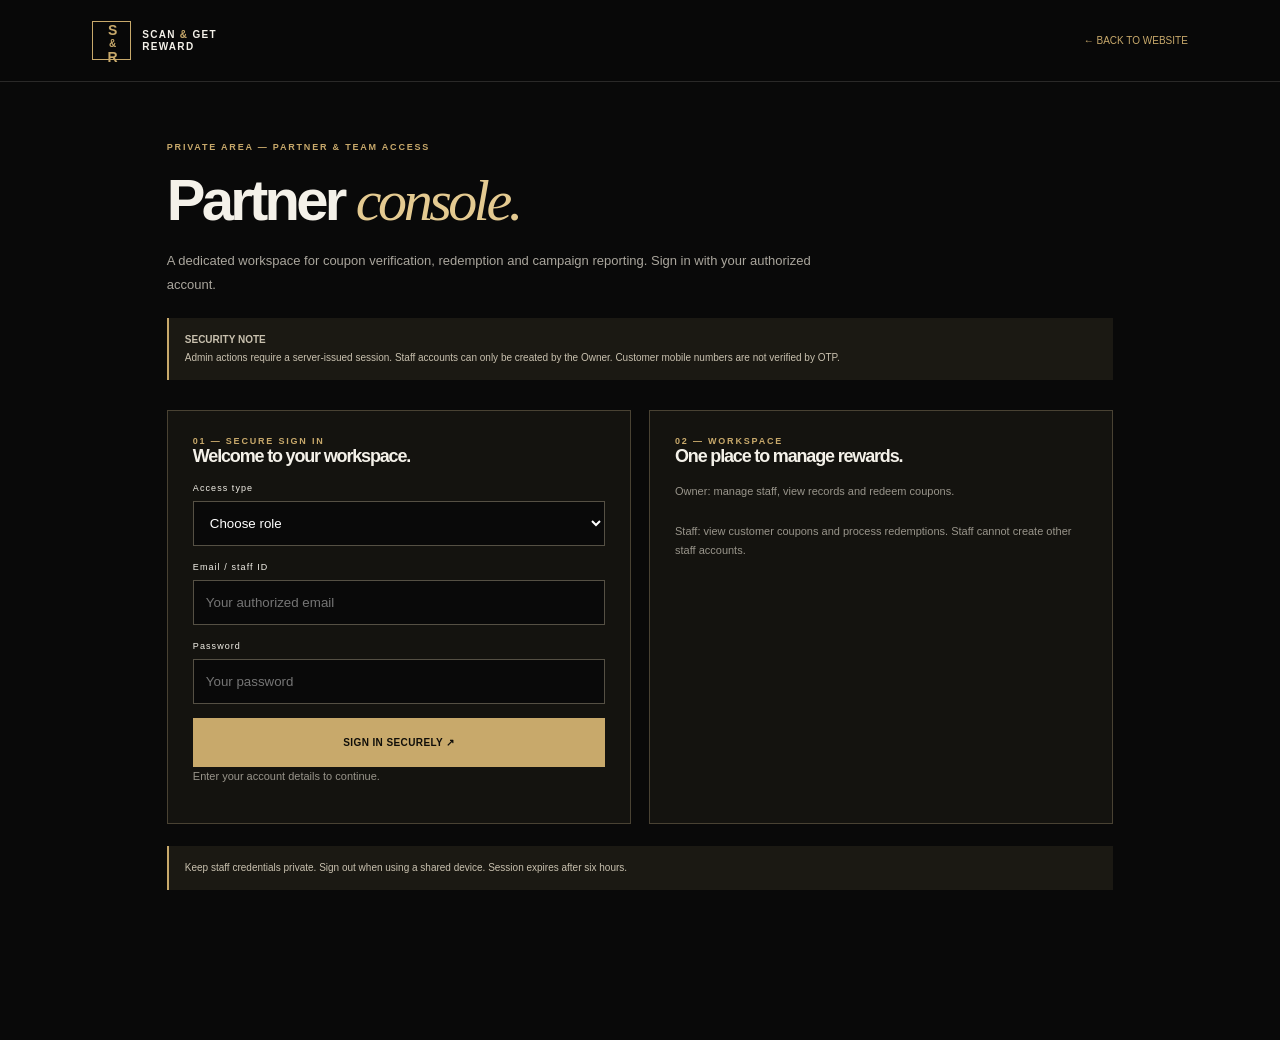
==== admin.html @ 9850f766 "Upload SCAN & GET REWARD website" ====
<!doctype html>
<html lang="en">
<head>
<meta charset="utf-8"><meta name="viewport" content="width=device-width,initial-scale=1">
<meta name="theme-color" content="#090909">
<title>Partner Console — SCAN & GET REWARD</title>
<link rel="stylesheet" href="styles.css">
<style>
.admin-wrap{max-width:1100px;margin:60px auto;padding:0 6% 90px}.admin-top{display:flex;justify-content:space-between;align-items:center;gap:15px}.admin-wrap h1{font-size:clamp(38px,5vw,58px);margin:18px 0}.admin-lede{color:#aaa69d;font-size:13px;line-height:1.8;max-width:680px}.admin-grid{display:grid;grid-template-columns:1fr 1fr;gap:18px;margin-top:30px}.admin-card{border:1px solid #494233;background:#14130f;padding:25px;min-width:0}.admin-card h2{font:700 18px var(--display)}.admin-card p,.muted{color:#99958b;font-size:11px;line-height:1.8}.admin-card label{display:block;font-size:9px;letter-spacing:.12em;margin:16px 0 8px}.admin-card input,.admin-card select{width:100%;height:45px;background:#090909;border:1px solid #555044;color:#fff;padding:0 12px}.admin-card button,.action-btn{margin-top:14px;border:0;cursor:pointer}.admin-notice{border-left:2px solid var(--gold);padding:13px 16px;background:#1b1913;color:#c9c1af;font-size:10px;line-height:1.8;margin-top:22px}.stat-grid{display:grid;grid-template-columns:repeat(3,1fr);gap:12px;margin-top:20px}.stat{padding:18px;border:1px solid #353229}.stat b{display:block;font:700 25px var(--display);color:var(--gold)}.stat span{font-size:8px;letter-spacing:.12em;color:#99958b}.hidden{display:none!important}.status{min-height:18px}.admin-section{margin-top:22px}.toolbar{display:flex;gap:10px;flex-wrap:wrap;align-items:center;margin:15px 0}.toolbar input{flex:1;min-width:190px;height:42px;background:#090909;border:1px solid #555044;color:#fff;padding:0 12px}.toolbar button,.small-btn{padding:11px 15px;background:#c9aa69;color:#15120b;font-weight:700;border:0;cursor:pointer}.table-wrap{overflow:auto;border:1px solid #39352b}table{width:100%;border-collapse:collapse;min-width:680px;font-size:11px}th,td{text-align:left;padding:12px;border-bottom:1px solid #302c23}th{color:#d5b978;letter-spacing:.1em;font-size:9px}td{color:#ddd}td button{padding:7px 10px;background:#c9aa69;border:0;cursor:pointer;font-size:10px}.tag{color:#d9bd82}.admin-back{font-size:10px;color:var(--gold)}@media(max-width:700px){.admin-grid{grid-template-columns:1fr}.stat-grid{grid-template-columns:repeat(3,1fr)}.admin-wrap{margin-top:35px;padding-left:20px;padding-right:20px}.admin-card{padding:20px}}
</style>
</head>
<body>
<header class="site-header">
 <a class="brand" href="index.html"><span class="brand-mark">S<span>&</span>R</span><span class="brand-name">SCAN <i>&</i> GET<br>REWARD</span></a>
 <a class="admin-back" href="index.html">← BACK TO WEBSITE</a>
</header>
<main class="admin-wrap">
 <div class="section-index">PRIVATE AREA — PARTNER & TEAM ACCESS</div>
 <h1>Partner <em>console.</em></h1>
 <p class="admin-lede">A dedicated workspace for coupon verification, redemption and campaign reporting. Sign in with your authorized account.</p>
 <div class="admin-notice"><b>SECURITY NOTE</b><br>Admin actions require a server-issued session. Staff accounts can only be created by the Owner. Customer mobile numbers are not verified by OTP.</div>

 <section id="loginPanel" class="admin-grid">
  <div class="admin-card">
   <div class="section-index">01 — SECURE SIGN IN</div><h2>Welcome to your workspace.</h2>
   <label for="role">Access type</label>
   <select id="role"><option value="">Choose role</option><option value="owner">Owner</option><option value="staff">Staff</option></select>
   <label for="email">Email / staff ID</label><input id="email" type="email" autocomplete="username" placeholder="Your authorized email">
   <label for="password">Password</label><input id="password" type="password" autocomplete="current-password" placeholder="Your password">
   <button class="button button-gold full" id="login" type="button">Sign in securely ↗</button>
   <p id="loginStatus" class="status" aria-live="polite">Enter your account details to continue.</p>
  </div>
  <div class="admin-card"><div class="section-index">02 — WORKSPACE</div><h2>One place to manage rewards.</h2><p>Owner: manage staff, view records and redeem coupons.<br><br>Staff: view customer coupons and process redemptions. Staff cannot create other staff accounts.</p></div>
 </section>

 <section id="dashboard" class="hidden">
  <div class="admin-top"><div><div class="section-index">SIGNED IN WORKSPACE</div><h2 id="welcome" style="margin:8px 0">Campaign overview.</h2><p id="accountRole" class="muted"></p></div><button id="logout" class="small-btn">Sign out</button></div>
  <div class="stat-grid">
   <div class="stat"><b id="totalCount">—</b><span>GENERATED</span></div>
   <div class="stat"><b id="redeemedCount">—</b><span>REDEEMED</span></div>
   <div class="stat"><b id="remainingCount">—</b><span>REMAINING</span></div>
  </div>

  <section id="staffPanel" class="admin-card admin-section hidden">
   <div class="section-index">OWNER ONLY — TEAM MANAGEMENT</div><h2>Add a staff account.</h2>
   <p>Create a separate email and password for each staff member. Share credentials privately.</p>
   <div class="admin-grid" style="margin-top:0">
    <div><label for="staffEmail">STAFF EMAIL</label><input id="staffEmail" type="email" placeholder="staff@example.com"></div>
    <div><label for="staffPassword">TEMPORARY PASSWORD (10+ CHARACTERS)</label><input id="staffPassword" type="password" minlength="10" placeholder="Create a strong password"></div>
   </div>
   <button id="addStaff" class="small-btn">Create staff account</button><p id="staffStatus" class="status" aria-live="polite"></p>
  </section>

  <section class="admin-card admin-section">
   <div class="section-index">COUPON MANAGEMENT</div><h2>Customer records.</h2>
   <div class="toolbar"><input id="search" placeholder="Search mobile number or coupon code"><button id="refresh">Refresh records</button><button id="export">Export CSV</button></div>
   <div class="table-wrap"><table><thead><tr><th>MOBILE</th><th>COUPON</th><th>DISCOUNT</th><th>STATUS</th><th>CREATED</th><th>ACTION</th></tr></thead><tbody id="couponRows"><tr><td colspan="6">Sign in to load records.</td></tr></tbody></table></div>
   <p id="recordsStatus" class="status" aria-live="polite"></p>
  </section>
 </section>
 <div class="admin-notice">Keep staff credentials private. Sign out when using a shared device. Session expires after six hours.</div>
</main>
<script src="admin.js"></script>
</body></html>
---- styles.css ----
:root{--black:#090909;--panel:#111;--white:#f4f1e9;--muted:#a5a197;--gold:#c8a96b;--gold2:#e4ca91;--line:rgba(244,241,233,.14);--sans:'DM Sans',sans-serif;--display:'Manrope',sans-serif}*{box-sizing:border-box}html{scroll-behavior:smooth;scroll-padding-top:90px}body{margin:0;background:var(--black);color:var(--white);font-family:var(--sans);-webkit-font-smoothing:antialiased}a{color:inherit;text-decoration:none}.announcement{height:31px;background:var(--gold);color:#15120b;text-align:center;font-size:10px;font-weight:800;letter-spacing:.13em;text-transform:uppercase;padding:8px}.announcement span{padding:0 12px}.site-header{height:82px;padding:0 7.2%;display:flex;align-items:center;justify-content:space-between;border-bottom:1px solid var(--line);position:sticky;top:0;background:rgba(9,9,9,.93);backdrop-filter:blur(14px);z-index:20}.brand{display:flex;align-items:center;gap:11px}.brand-mark{width:39px;height:39px;border:1px solid var(--gold);display:grid;place-items:center;font-family:var(--display);font-size:14px;font-weight:800;color:var(--gold);letter-spacing:-2px}.brand-mark span{font-size:10px;padding:0 1px}.brand-name{font-family:var(--display);font-size:10px;font-weight:800;line-height:1.18;letter-spacing:.13em}.brand-name i{color:var(--gold);font-style:normal}.main-nav{display:flex;align-items:center;gap:34px;font-size:11px;font-weight:700;color:#d3d0c9}.main-nav>a:not(.nav-cta):hover,.footer-links a:hover{color:var(--gold)}.nav-cta{background:var(--gold);color:#100e09;padding:13px 17px}.nav-cta span{margin-left:14px}.admin-link{font-size:10px;color:var(--muted)}.menu-toggle{display:none}.section-pad{padding-left:9%;padding-right:9%}.hero{min-height:690px;position:relative;display:grid;grid-template-columns:1.05fr .95fr;align-items:center;padding-top:64px;padding-bottom:88px;overflow:hidden}.eyebrow,.section-index{font-size:9px;letter-spacing:.2em;font-weight:800;color:var(--gold);text-transform:uppercase}.eyebrow{display:flex;align-items:center;gap:12px}.eyebrow-line{height:1px;width:34px;background:var(--gold)}h1,h2,h3,p{margin-top:0}h1,h2{font-family:var(--display);font-weight:700;letter-spacing:-.065em}h1{font-size:clamp(48px,6.1vw,83px);line-height:1.04;margin:28px 0 23px}h1 em,h2 em{font-family:Georgia,serif;font-weight:400;color:var(--gold2);letter-spacing:-.06em}.gold-dot{color:var(--gold)}.hero-lede{max-width:440px;color:#b9b5ab;font-size:14px;line-height:1.85}.hero-actions{display:flex;gap:13px;margin-top:32px}.button{min-height:49px;padding:0 21px;display:inline-flex;align-items:center;justify-content:center;gap:24px;font-size:10px;font-weight:800;letter-spacing:.04em;text-transform:uppercase;transition:.25s}.button:hover{transform:translateY(-3px)}.button-gold{background:var(--gold);color:#100e09}.button-gold:hover{background:var(--gold2)}.button-ghost{border:1px solid #5a574f;color:var(--white)}.button-ghost:hover{border-color:var(--gold);color:var(--gold)}.hero-proof{display:flex;align-items:center;gap:13px;margin-top:47px;color:#827e75;font-size:10px}.proof-avatars{display:flex}.proof-avatars b{width:25px;height:25px;border-radius:50%;display:grid;place-items:center;background:#25231e;border:1px solid #494233;color:var(--gold);margin-right:-6px}.hero-art{height:500px;position:relative;display:grid;place-items:center}.reward-card{width:min(320px,75%);height:410px;background:linear-gradient(145deg,#d8c18e,#b18d50);color:#16130d;padding:23px;position:relative;z-index:2;box-shadow:0 30px 90px #000b;transform:rotate(5deg);animation:float 6s ease-in-out infinite}.card-top,.card-bottom{display:flex;justify-content:space-between;font-size:8px;font-weight:800;letter-spacing:.13em}.card-star{font-size:45px;text-align:center;margin-top:40px;color:#322716}.card-middle{margin:20px 0 0 18px}.card-middle small{font-size:7px;letter-spacing:.2em}.card-middle strong{display:block;font-family:var(--display);font-size:46px;line-height:.94;letter-spacing:-.08em;margin-top:12px}.card-middle i{font-family:Georgia,serif;font-weight:400}.peel-corner{position:absolute;right:0;top:0;width:115px;height:115px;background:linear-gradient(135deg,#f2e7cb,#fff8e8);clip-path:polygon(0 0,100% 0,100% 100%);filter:drop-shadow(-5px 5px 7px #0005)}.peel-corner span{position:absolute;right:10px;top:12px;font-size:8px;font-weight:800;line-height:1.5;transform:rotate(45deg);color:#75603b}.card-bottom{position:absolute;bottom:23px;left:23px;right:23px}.orbit{position:absolute;border:1px solid #b89a5c2b;border-radius:50%;width:440px;height:440px}.orbit-two{width:520px;height:520px;border-style:dashed}.floating-note{position:absolute;z-index:3;background:#171612;border:1px solid #494233;padding:14px 18px;font-size:8px;letter-spacing:.12em;line-height:1.8;color:#aaa394;box-shadow:0 12px 30px #0008}.floating-note strong{color:var(--gold2);font-size:9px}.note-top{top:54px;right:0}.note-bottom{bottom:45px;left:-5px}.tiny-spark{color:var(--gold);font-size:17px;float:left;margin-right:8px}.hero-glow{position:absolute;width:330px;height:330px;border-radius:50%;background:#c8a96b12;filter:blur(70px)}.hero-bottomline{position:absolute;bottom:26px;left:9%;right:9%;border-top:1px solid var(--line);padding-top:15px;display:flex;justify-content:space-between;font-size:8px;letter-spacing:.16em;color:#77736a}.hero-bottomline b{color:var(--gold)}@keyframes float{0%,100%{transform:translateY(0) rotate(5deg)}50%{transform:translateY(-13px) rotate(2deg)}}.ticker{overflow:hidden;border-top:1px solid var(--line);border-bottom:1px solid var(--line);padding:17px 0;white-space:nowrap;color:#b7b1a4;font-size:10px;font-weight:800;letter-spacing:.24em}.ticker div{word-spacing:14px;animation:marquee 28s linear infinite}.ticker b{color:var(--gold)}@keyframes marquee{to{transform:translateX(-25%)}}.intro{padding-top:125px;padding-bottom:130px}.intro-grid{display:grid;grid-template-columns:1.2fr .8fr;gap:9%;align-items:end;margin-top:35px}.intro h2,.section-heading h2,.reveal-copy h2,.closing-cta h2{font-size:clamp(42px,5vw,66px);line-height:1.08;margin:0}.intro-text{font-size:14px;line-height:1.9;color:#aaa69d;margin-bottom:23px}.text-link{font-size:10px;font-weight:800;text-transform:uppercase;letter-spacing:.08em;border-bottom:1px solid var(--gold);padding-bottom:9px}.text-link span{color:var(--gold);margin-left:15px}.how-section{background:#10100e;padding-top:105px;padding-bottom:120px}.section-heading{display:flex;align-items:end;justify-content:space-between;gap:30px;margin-bottom:55px}.section-heading h2{margin-top:23px}.section-heading>p{max-width:230px;color:#99958c;font-size:12px;line-height:1.8}.steps-grid{display:grid;grid-template-columns:repeat(4,1fr);gap:18px}.step{border-top:1px solid #49443a;padding-top:16px}.step-number{font-size:10px;letter-spacing:.12em;color:var(--gold);font-weight:800;display:flex;justify-content:space-between}.step-number span{font-size:16px}.step-visual{height:205px;margin:22px 0 24px;display:grid;place-items:center;overflow:hidden;position:relative;background:#1b1a16}.mini-board{width:125px;height:160px;background:var(--gold);color:#17130c;padding:12px;display:flex;flex-direction:column;justify-content:space-between;transform:rotate(-5deg);box-shadow:10px 14px 24px #0008}.mini-board span,.mini-board small{font-size:7px;font-weight:800;letter-spacing:.1em}.mini-board b{font-family:var(--display);font-size:22px;line-height:.95;letter-spacing:-.07em}.scan-frame{height:116px;width:116px;border:1px solid var(--gold);display:grid;place-items:center;position:relative;color:var(--gold)}.scan-frame i{position:absolute;width:19px;height:19px;border-color:var(--gold);border-style:solid}.scan-frame i:nth-child(1){top:-5px;left:-5px;border-width:2px 0 0 2px}.scan-frame i:nth-child(2){top:-5px;right:-5px;border-width:2px 2px 0 0}.scan-frame i:nth-child(3){bottom:-5px;left:-5px;border-width:0 0 2px 2px}.scan-frame i:nth-child(4){bottom:-5px;right:-5px;border-width:0 2px 2px 0}.qr-pattern{font-size:75px}.mini-phone{height:165px;width:95px;border:2px solid #aaa;border-radius:13px;padding:25px 9px 10px;background:#d8d2c3;color:#18150f;display:flex;flex-direction:column;gap:9px;box-shadow:8px 12px 22px #0007}.phone-speaker{position:absolute;top:8px;left:calc(50% - 10px);width:20px;height:3px;border-radius:3px;background:#777}.mini-phone span,.mini-phone small{font-size:6px;font-weight:800}.mini-phone b{font-size:9px}.phone-line{height:1px;background:#aaa}.gift-box{width:130px;height:105px;background:var(--gold);color:#18130b;display:grid;place-items:center;text-align:center;position:relative;box-shadow:12px 14px 0 #75603b}.gift-box:before{content:"";position:absolute;left:57px;top:0;width:17px;height:100%;background:#f0dfb9}.gift-box span{font-size:24px;z-index:1}.gift-box b{font-size:11px;line-height:1.1;z-index:1}.gift-spark{position:absolute;top:24px;right:28px;color:var(--gold);font-size:27px}.step h3{font-family:var(--display);font-size:17px;margin-bottom:9px}.step p{font-size:11px;line-height:1.7;color:#969188;max-width:220px}.reveal-section{padding-top:125px;padding-bottom:130px;display:grid;grid-template-columns:.9fr 1.1fr;gap:10%;align-items:center}.reveal-copy h2{margin:25px 0}.reveal-copy>p{color:#a9a49a;font-size:13px;line-height:1.9;max-width:400px}.secure-points{display:grid;gap:13px;margin-top:32px;color:#c8c2b6;font-size:10px}.secure-points span:first-letter{color:var(--gold)}.reveal-panel{background:#14130f;border:1px solid #494233;box-shadow:0 25px 70px #0006}.panel-label,.panel-foot{padding:17px 22px;display:flex;justify-content:space-between;font-size:8px;letter-spacing:.15em;font-weight:800;color:#aaa394;border-bottom:1px solid var(--line)}.live-dot{display:inline-block;width:6px;height:6px;border-radius:50%;background:#c6a76a;margin-right:7px;box-shadow:0 0 10px #c6a76a}.reveal-inner{padding:35px 10% 29px;text-align:center}.reveal-icon{font-size:30px;color:var(--gold)}.reveal-inner h3{font-family:var(--display);font-size:31px;line-height:1.08;letter-spacing:-.05em;margin:14px 0}.reveal-inner>p{color:#99958b;font-size:11px;line-height:1.7;max-width:330px;margin:0 auto 24px}.coupon-form{text-align:left;max-width:360px;margin:auto}.coupon-form label{display:block;font-size:9px;font-weight:800;letter-spacing:.12em;text-transform:uppercase;margin-bottom:9px}.mobile-input{height:48px;border:1px solid #555044;display:flex;align-items:center;padding:0 14px;margin-bottom:13px}.mobile-input span{font-size:11px;color:var(--gold);padding-right:12px;border-right:1px solid #555044}.mobile-input input{width:100%;background:none;border:0;outline:0;color:white;padding:10px 12px;font:12px var(--sans)}.mobile-input input::placeholder{color:#716d64}.full{width:100%;border:0;cursor:pointer}.api-status{font-size:8px;letter-spacing:.13em;color:#c7a86b;margin-top:17px;text-align:center}.panel-foot{border-top:1px solid var(--line);border-bottom:0;font-size:7px}.partners-section{background:#10100e;padding-top:110px;padding-bottom:110px}.partner-grid{display:grid;grid-template-columns:repeat(3,1fr);gap:20px}.partner-card{border:1px solid #353229;padding:10px}.partner-image{height:245px;padding:17px;display:flex;flex-direction:column;justify-content:space-between;position:relative;overflow:hidden}.partner-image:after{content:"✳";position:absolute;right:-14px;bottom:-70px;font-size:210px;color:#ffffff12}.partner-image span{font-size:8px;letter-spacing:.15em;font-weight:800;z-index:1}.partner-image b{font-family:var(--display);font-size:36px;line-height:.9;letter-spacing:-.07em;z-index:1}.partner-one{background:linear-gradient(145deg,#6d4a2c,#24180f)}.partner-two{background:linear-gradient(145deg,#6d6a59,#25251f)}.partner-three{background:linear-gradient(145deg,#8c7952,#302719)}.partner-info{display:flex;align-items:center;justify-content:space-between;padding:18px 7px 8px;gap:8px}.partner-info h3{font-family:var(--display);font-size:14px;margin:0 0 5px}.partner-info p,.partner-note{font-size:9px;color:#938e83;margin:0}.offer-tag{font-size:7px;letter-spacing:.1em;color:var(--gold);border:1px solid #675738;padding:7px}.partner-note{padding:0 7px 12px;line-height:1.6}.demo-note{font-size:9px;color:#79746b;margin-top:22px}.closing-cta{text-align:center;padding-top:120px;padding-bottom:125px;display:flex;flex-direction:column;align-items:center}.closing-star{font-size:32px;color:var(--gold);margin-bottom:25px}.closing-cta h2{margin:22px 0 30px}.site-footer{background:#11110f;border-top:1px solid var(--line);padding:48px 9% 20px}.footer-main{display:grid;grid-template-columns:1fr 1fr 1fr;align-items:start;gap:30px;padding-bottom:45px}.footer-tagline{font-size:9px;letter-spacing:.16em;color:#9d978a;line-height:2}.footer-tagline strong{font-family:Georgia,serif;font-size:17px;font-weight:400;letter-spacing:0;color:var(--gold2)}.footer-links{display:grid;grid-template-columns:1fr 1fr;gap:16px;font-size:10px;color:#aaa59b}.footer-bottom{border-top:1px solid var(--line);padding-top:18px;display:flex;justify-content:space-between;gap:15px;font-size:7px;letter-spacing:.13em;color:#77736a}.footer-bottom b{color:#c2ad7e}.hidden{display:none!important}
@media(max-width:900px){.site-header{padding:0 5%}.main-nav{gap:18px}.section-pad{padding-left:6%;padding-right:6%}.hero{padding-left:6%;padding-right:6%;grid-template-columns:1fr 1fr}.hero-bottomline{left:6%;right:6%}.hero-art{transform:scale(.9)}.steps-grid{grid-template-columns:repeat(2,1fr);row-gap:35px}.reveal-section{gap:6%}.partner-image{height:200px}.footer-bottom{flex-wrap:wrap}}
@media(max-width:650px){.announcement{font-size:8px}.site-header{height:70px}.menu-toggle{display:flex;flex-direction:column;gap:6px;background:none;border:0;padding:10px}.menu-toggle span{height:1px;width:24px;background:var(--white)}.main-nav{display:none;position:absolute;top:69px;left:0;right:0;background:#11110f;padding:24px 6%;border-bottom:1px solid var(--line);flex-direction:column;align-items:stretch;gap:20px}.main-nav.open{display:flex}.nav-cta{text-align:center}.hero{display:flex;flex-direction:column;align-items:stretch;padding-top:66px;padding-bottom:80px;min-height:auto}.hero h1{font-size:clamp(47px,12vw,67px)}.hero-lede{font-size:13px}.hero-actions{flex-wrap:wrap}.button{min-height:47px;padding:0 15px;gap:15px}.hero-art{height:420px;margin-top:20px;transform:none}.reward-card{height:350px;width:260px}.card-star{margin-top:25px}.card-middle strong{font-size:40px}.orbit{width:330px;height:330px}.orbit-two{width:390px;height:390px}.note-top{right:0;top:35px}.note-bottom{left:0;bottom:25px}.hero-bottomline{left:6%;right:6%;font-size:6px}.intro{padding-top:85px;padding-bottom:90px}.intro-grid{grid-template-columns:1fr;gap:25px}.intro h2,.section-heading h2,.reveal-copy h2,.closing-cta h2{font-size:43px}.how-section,.partners-section{padding-top:80px;padding-bottom:85px}.section-heading{display:block;margin-bottom:37px}.section-heading>p{margin-top:18px}.steps-grid{gap:30px 13px}.step-visual{height:170px}.step h3{font-size:15px}.step p{font-size:10px}.reveal-section{padding-top:85px;padding-bottom:90px;grid-template-columns:1fr;gap:38px}.reveal-copy h2{margin:20px 0}.reveal-inner{padding:30px 7% 25px}.partner-grid{grid-template-columns:1fr;gap:16px}.partner-image{height:235px}.closing-cta{padding-top:85px;padding-bottom:90px}.site-footer{padding:38px 6% 18px}.footer-main{grid-template-columns:1fr 1fr;gap:30px 15px}.footer-links{grid-column:1/-1}.footer-bottom{font-size:6px;line-height:1.7}.footer-bottom span:nth-child(2){order:3;width:100%}}
@media(prefers-reduced-motion:reduce){*,*:before,*:after{scroll-behavior:auto!important;animation:none!important;transition:none!important}}
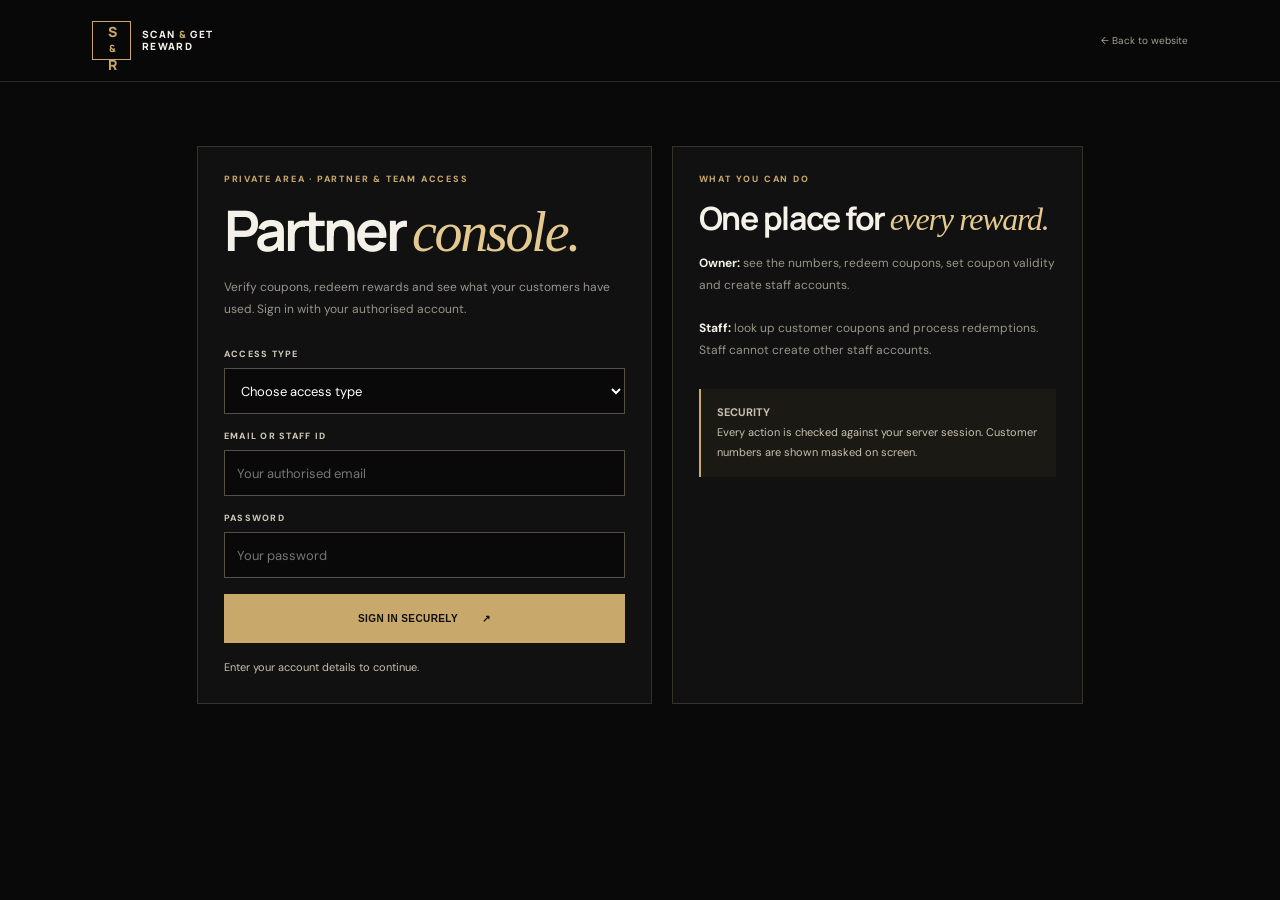
==== commit 088f2395: "Partner console: real API admin with overview, coupons, redemptions, validity, staff Replaces admin." ====
--- a/admin.html
+++ b/admin.html
@@ -3,62 +3,254 @@
 <head>
 <meta charset="utf-8"><meta name="viewport" content="width=device-width,initial-scale=1">
 <meta name="theme-color" content="#090909">
+<meta name="robots" content="noindex">
 <title>Partner Console — SCAN & GET REWARD</title>
+<link rel="preconnect" href="https://fonts.googleapis.com"><link rel="preconnect" href="https://fonts.gstatic.com" crossorigin>
+<link href="https://fonts.googleapis.com/css2?family=DM+Sans:wght@400;500;600;700;800&family=Manrope:wght@400;500;600;700;800&display=swap" rel="stylesheet">
 <link rel="stylesheet" href="styles.css">
 <style>
-.admin-wrap{max-width:1100px;margin:60px auto;padding:0 6% 90px}.admin-top{display:flex;justify-content:space-between;align-items:center;gap:15px}.admin-wrap h1{font-size:clamp(38px,5vw,58px);margin:18px 0}.admin-lede{color:#aaa69d;font-size:13px;line-height:1.8;max-width:680px}.admin-grid{display:grid;grid-template-columns:1fr 1fr;gap:18px;margin-top:30px}.admin-card{border:1px solid #494233;background:#14130f;padding:25px;min-width:0}.admin-card h2{font:700 18px var(--display)}.admin-card p,.muted{color:#99958b;font-size:11px;line-height:1.8}.admin-card label{display:block;font-size:9px;letter-spacing:.12em;margin:16px 0 8px}.admin-card input,.admin-card select{width:100%;height:45px;background:#090909;border:1px solid #555044;color:#fff;padding:0 12px}.admin-card button,.action-btn{margin-top:14px;border:0;cursor:pointer}.admin-notice{border-left:2px solid var(--gold);padding:13px 16px;background:#1b1913;color:#c9c1af;font-size:10px;line-height:1.8;margin-top:22px}.stat-grid{display:grid;grid-template-columns:repeat(3,1fr);gap:12px;margin-top:20px}.stat{padding:18px;border:1px solid #353229}.stat b{display:block;font:700 25px var(--display);color:var(--gold)}.stat span{font-size:8px;letter-spacing:.12em;color:#99958b}.hidden{display:none!important}.status{min-height:18px}.admin-section{margin-top:22px}.toolbar{display:flex;gap:10px;flex-wrap:wrap;align-items:center;margin:15px 0}.toolbar input{flex:1;min-width:190px;height:42px;background:#090909;border:1px solid #555044;color:#fff;padding:0 12px}.toolbar button,.small-btn{padding:11px 15px;background:#c9aa69;color:#15120b;font-weight:700;border:0;cursor:pointer}.table-wrap{overflow:auto;border:1px solid #39352b}table{width:100%;border-collapse:collapse;min-width:680px;font-size:11px}th,td{text-align:left;padding:12px;border-bottom:1px solid #302c23}th{color:#d5b978;letter-spacing:.1em;font-size:9px}td{color:#ddd}td button{padding:7px 10px;background:#c9aa69;border:0;cursor:pointer;font-size:10px}.tag{color:#d9bd82}.admin-back{font-size:10px;color:var(--gold)}@media(max-width:700px){.admin-grid{grid-template-columns:1fr}.stat-grid{grid-template-columns:repeat(3,1fr)}.admin-wrap{margin-top:35px;padding-left:20px;padding-right:20px}.admin-card{padding:20px}}
+/* Partner console. Same black, gold and cream system as the public site. */
+.header-right{display:flex;align-items:center;gap:16px}
+.role-badge{font-size:9px;font-weight:800;letter-spacing:.14em;color:var(--gold);border:1px solid #675738;padding:7px 9px}
+.small-btn{height:40px;padding:0 16px;background:var(--gold);color:#15120b;border:0;cursor:pointer;font:800 10px var(--sans);letter-spacing:.08em;text-transform:uppercase;transition:background .2s}
+.small-btn:hover{background:var(--gold2)}
+.small-btn:disabled{opacity:.5;cursor:not-allowed}
+.small-btn.ghost{background:transparent;color:var(--white);border:1px solid #5a574f}
+.small-btn.ghost:hover{border-color:var(--gold);color:var(--gold);background:transparent}
+.small-btn.danger{background:#d9826f;color:#1b0d08}
+.small-btn.sm{height:32px;padding:0 11px;font-size:9px}
+.act{display:flex;gap:6px;flex-wrap:wrap}
+
+.login-wrap{max-width:1040px;margin:64px auto 90px;padding:0 6%;display:grid;grid-template-columns:1.05fr .95fr;gap:20px}
+.panel{border:1px solid #353229;background:#111;padding:26px;min-width:0;display:grid;gap:16px;align-content:start}
+.panel h1{font-family:var(--display);font-size:clamp(38px,5vw,56px);letter-spacing:-.06em;line-height:1.02;margin:0}
+.panel h2{font-family:var(--display);font-size:clamp(24px,3vw,32px);letter-spacing:-.04em;line-height:1.1;margin:0}
+.panel h1 em,.panel h2 em{font-family:Georgia,serif;font-weight:400;color:var(--gold2);letter-spacing:-.04em}
+.lede,.muted{color:#99958b;font-size:12px;line-height:1.8}
+.muted b{color:var(--white)}
+.field{display:grid;gap:8px;min-width:0}
+.field label{font-size:9px;letter-spacing:.14em;font-weight:800;text-transform:uppercase;color:#cfc8b8}
+.field input,.field select,.toolbar input,.toolbar select{width:100%;min-width:0;height:46px;background:#090909;border:1px solid #555044;color:#fff;padding:0 12px;font:13px var(--sans)}
+.field input:focus,.field select:focus,.toolbar input:focus,.toolbar select:focus{outline:none;border-color:var(--gold)}
+.toolbar{display:flex;gap:10px;flex-wrap:wrap;align-items:center}
+.toolbar input{flex:1 1 220px}
+.toolbar select{flex:0 1 190px}
+.status{min-height:18px;margin:0;font-size:11px;line-height:1.6;color:#c9c1af}
+.status.error{color:#e8a08f}
+.notice{border-left:2px solid var(--gold);padding:14px 16px;background:#1b1913;color:#c9c1af;font-size:11px;line-height:1.8}
+
+.app{display:grid;grid-template-columns:230px minmax(0,1fr);min-height:calc(100vh - 82px)}
+.side{border-right:1px solid var(--line);background:#0d0d0b;padding:26px 0;display:flex;flex-direction:column;gap:18px;min-width:0}
+.side-nav{display:grid;min-width:0}
+.side-nav a{display:block;padding:13px 22px;font-size:10px;font-weight:800;letter-spacing:.12em;text-transform:uppercase;color:#b9b5ab;border-left:2px solid transparent}
+.side-nav a:hover{color:var(--white);background:#14130f}
+.side-nav a[aria-current="page"]{color:var(--gold);border-left-color:var(--gold);background:#17150f}
+.side-foot{margin:auto 22px 0;font-size:9px;line-height:1.7;color:#77736a;letter-spacing:.06em}
+.content{min-width:0;padding:36px 5% 70px;display:grid;gap:22px;align-content:start}
+.page-head{display:flex;justify-content:space-between;align-items:flex-end;gap:16px;flex-wrap:wrap}
+.page-head h2{font-family:var(--display);font-size:clamp(30px,4vw,44px);letter-spacing:-.05em;line-height:1.05;margin:10px 0 6px}
+
+.stats{display:grid;grid-template-columns:repeat(auto-fit,minmax(170px,1fr));gap:14px}
+.stat{border:1px solid #353229;background:#111;padding:20px;min-width:0}
+.stat b{display:block;font-family:var(--display);font-size:38px;line-height:1;color:var(--gold);letter-spacing:-.04em}
+.stat span{display:block;margin-top:10px;font-size:9px;letter-spacing:.14em;color:#99958b;font-weight:800;text-transform:uppercase}
+
+.table-wrap{overflow-x:auto;border:1px solid #39352b}
+table{width:100%;min-width:600px;border-collapse:collapse;font-size:12px}
+th,td{text-align:left;padding:12px 14px;border-bottom:1px solid #302c23;vertical-align:middle}
+th{color:#d5b978;font-size:9px;letter-spacing:.12em;text-transform:uppercase;white-space:nowrap;background:#0e0e0c}
+td{color:#ddd;white-space:nowrap}
+tr:last-child td{border-bottom:0}
+td.code{font-family:ui-monospace,SFMono-Regular,Menlo,monospace;letter-spacing:.06em;color:#fff}
+.pill{display:inline-block;padding:6px 9px;border:1px solid #675738;font-size:9px;font-weight:800;letter-spacing:.12em;text-transform:uppercase;color:var(--gold);white-space:nowrap}
+.pill-redeemed{background:var(--gold);color:#15120b;border-color:var(--gold)}
+.pill-expired{color:#8d877a;border-color:#4a463c}
+.pill-cancelled{color:#e8a08f;border-color:#7a4a40}
+
+.toast{position:fixed;left:50%;bottom:max(22px,env(safe-area-inset-bottom,0px));z-index:30;transform:translate(-50%,160%);opacity:0;pointer-events:none;
+  max-width:calc(100% - 32px);padding:12px 18px;background:var(--gold);color:#15120b;font:800 11px/1.4 var(--sans);
+  letter-spacing:.04em;text-align:center;box-shadow:0 18px 40px -16px #000c;transition:transform .35s cubic-bezier(.2,.8,.2,1),opacity .35s}
+.toast.show{transform:translate(-50%,0);opacity:1}
+
+@media(max-width:820px){
+  .login-wrap{grid-template-columns:minmax(0,1fr)}
+  .app{grid-template-columns:minmax(0,1fr)}
+  .side{border-right:0;border-bottom:1px solid var(--line);padding:0}
+  .side-nav{display:flex;overflow-x:auto;scrollbar-width:none}
+  .side-nav::-webkit-scrollbar{display:none}
+  .side-nav a{flex:none;white-space:nowrap;border-left:0;border-bottom:2px solid transparent;padding:15px 16px}
+  .side-nav a[aria-current="page"]{border-bottom-color:var(--gold);background:transparent}
+  .side-foot{display:none}
+}
+@media(max-width:650px){
+  .header-right .admin-link,.role-badge{display:none}
+  .content{padding:26px 6% 60px}
+  .stats{grid-template-columns:1fr 1fr;gap:10px}
+  .stat{padding:16px}
+  .stat b{font-size:30px}
+  .login-wrap{margin-top:40px}
+}
 </style>
 </head>
 <body>
 <header class="site-header">
- <a class="brand" href="index.html"><span class="brand-mark">S<span>&</span>R</span><span class="brand-name">SCAN <i>&</i> GET<br>REWARD</span></a>
- <a class="admin-back" href="index.html">← BACK TO WEBSITE</a>
+  <a class="brand" href="index.html" aria-label="Back to the SCAN and GET REWARD website"><span class="brand-mark">S<span>&</span>R</span><span class="brand-name">SCAN <i>&</i> GET<br>REWARD</span></a>
+  <div class="header-right">
+    <span class="role-badge hidden" id="roleBadge"></span>
+    <a class="admin-link" href="index.html">← Back to website</a>
+    <button class="small-btn ghost hidden" id="logout" type="button">Sign out</button>
+  </div>
 </header>
-<main class="admin-wrap">
- <div class="section-index">PRIVATE AREA — PARTNER & TEAM ACCESS</div>
- <h1>Partner <em>console.</em></h1>
- <p class="admin-lede">A dedicated workspace for coupon verification, redemption and campaign reporting. Sign in with your authorized account.</p>
- <div class="admin-notice"><b>SECURITY NOTE</b><br>Admin actions require a server-issued session. Staff accounts can only be created by the Owner. Customer mobile numbers are not verified by OTP.</div>
-
- <section id="loginPanel" class="admin-grid">
-  <div class="admin-card">
-   <div class="section-index">01 — SECURE SIGN IN</div><h2>Welcome to your workspace.</h2>
-   <label for="role">Access type</label>
-   <select id="role"><option value="">Choose role</option><option value="owner">Owner</option><option value="staff">Staff</option></select>
-   <label for="email">Email / staff ID</label><input id="email" type="email" autocomplete="username" placeholder="Your authorized email">
-   <label for="password">Password</label><input id="password" type="password" autocomplete="current-password" placeholder="Your password">
-   <button class="button button-gold full" id="login" type="button">Sign in securely ↗</button>
-   <p id="loginStatus" class="status" aria-live="polite">Enter your account details to continue.</p>
-  </div>
-  <div class="admin-card"><div class="section-index">02 — WORKSPACE</div><h2>One place to manage rewards.</h2><p>Owner: manage staff, view records and redeem coupons.<br><br>Staff: view customer coupons and process redemptions. Staff cannot create other staff accounts.</p></div>
- </section>
-
- <section id="dashboard" class="hidden">
-  <div class="admin-top"><div><div class="section-index">SIGNED IN WORKSPACE</div><h2 id="welcome" style="margin:8px 0">Campaign overview.</h2><p id="accountRole" class="muted"></p></div><button id="logout" class="small-btn">Sign out</button></div>
-  <div class="stat-grid">
-   <div class="stat"><b id="totalCount">—</b><span>GENERATED</span></div>
-   <div class="stat"><b id="redeemedCount">—</b><span>REDEEMED</span></div>
-   <div class="stat"><b id="remainingCount">—</b><span>REMAINING</span></div>
-  </div>
-
-  <section id="staffPanel" class="admin-card admin-section hidden">
-   <div class="section-index">OWNER ONLY — TEAM MANAGEMENT</div><h2>Add a staff account.</h2>
-   <p>Create a separate email and password for each staff member. Share credentials privately.</p>
-   <div class="admin-grid" style="margin-top:0">
-    <div><label for="staffEmail">STAFF EMAIL</label><input id="staffEmail" type="email" placeholder="staff@example.com"></div>
-    <div><label for="staffPassword">TEMPORARY PASSWORD (10+ CHARACTERS)</label><input id="staffPassword" type="password" minlength="10" placeholder="Create a strong password"></div>
-   </div>
-   <button id="addStaff" class="small-btn">Create staff account</button><p id="staffStatus" class="status" aria-live="polite"></p>
+
+<!-- SIGN IN -->
+<div id="loginView" class="login-wrap">
+  <section class="panel">
+    <div class="section-index">PRIVATE AREA · PARTNER &amp; TEAM ACCESS</div>
+    <h1>Partner <em>console.</em></h1>
+    <p class="lede">Verify coupons, redeem rewards and see what your customers have used. Sign in with your authorised account.</p>
+    <div class="field">
+      <label for="role">Access type</label>
+      <select id="role">
+        <option value="">Choose access type</option>
+        <option value="owner">Owner</option>
+        <option value="staff">Staff</option>
+      </select>
+    </div>
+    <div class="field">
+      <label for="email">Email or staff ID</label>
+      <input id="email" type="email" autocomplete="username" placeholder="Your authorised email">
+    </div>
+    <div class="field">
+      <label for="password">Password</label>
+      <input id="password" type="password" autocomplete="current-password" placeholder="Your password">
+    </div>
+    <button class="button button-gold full" id="login" type="button">Sign in securely <span>↗</span></button>
+    <p id="loginStatus" class="status" aria-live="polite">Enter your account details to continue.</p>
   </section>
-
-  <section class="admin-card admin-section">
-   <div class="section-index">COUPON MANAGEMENT</div><h2>Customer records.</h2>
-   <div class="toolbar"><input id="search" placeholder="Search mobile number or coupon code"><button id="refresh">Refresh records</button><button id="export">Export CSV</button></div>
-   <div class="table-wrap"><table><thead><tr><th>MOBILE</th><th>COUPON</th><th>DISCOUNT</th><th>STATUS</th><th>CREATED</th><th>ACTION</th></tr></thead><tbody id="couponRows"><tr><td colspan="6">Sign in to load records.</td></tr></tbody></table></div>
-   <p id="recordsStatus" class="status" aria-live="polite"></p>
-  </section>
- </section>
- <div class="admin-notice">Keep staff credentials private. Sign out when using a shared device. Session expires after six hours.</div>
-</main>
-<script src="admin.js"></script>
-</body></html>+  <aside class="panel">
+    <div class="section-index">WHAT YOU CAN DO</div>
+    <h2>One place for <em>every reward.</em></h2>
+    <p class="muted"><b>Owner:</b> see the numbers, redeem coupons, set coupon validity and create staff accounts.<br><br><b>Staff:</b> look up customer coupons and process redemptions. Staff cannot create other staff accounts.</p>
+    <div class="notice"><b>SECURITY</b><br>Every action is checked against your server session. Customer numbers are shown masked on screen.</div>
+  </aside>
+</div>
+
+<!-- CONSOLE -->
+<div id="appView" class="app hidden">
+  <aside class="side">
+    <nav class="side-nav" aria-label="Console sections">
+      <a href="#overview" data-view="overview">Overview</a>
+      <a href="#coupons" data-view="coupons">Customer coupons</a>
+      <a href="#redemptions" data-view="redemptions">Redemptions</a>
+      <a href="#settings" data-view="settings" class="owner-only">Coupon validity</a>
+      <a href="#team" data-view="team" class="owner-only">Staff accounts</a>
+    </nav>
+    <p class="side-foot">Sessions end after six hours. Keep staff credentials private.</p>
+  </aside>
+
+  <main class="content">
+    <header class="page-head">
+      <div>
+        <div class="section-index">SIGNED IN WORKSPACE</div>
+        <h2 id="pageTitle">Overview</h2>
+        <p class="muted" id="accountLine"></p>
+      </div>
+      <button class="small-btn ghost" id="refresh" type="button">Refresh</button>
+    </header>
+
+    <section data-section="overview" class="content-block">
+      <div class="stats">
+        <div class="stat"><b id="statTotal">—</b><span>Generated</span></div>
+        <div class="stat"><b id="statRedeemed">—</b><span>Redeemed</span></div>
+        <div class="stat"><b id="statPending">—</b><span>Remaining</span></div>
+        <div class="stat"><b id="statRate">—</b><span>Redemption rate</span></div>
+      </div>
+      <div class="panel">
+        <div class="section-index">LATEST COUPONS</div>
+        <div class="table-wrap">
+          <table>
+            <thead><tr><th>Mobile</th><th>Coupon</th><th>Discount</th><th>Status</th><th>Created</th></tr></thead>
+            <tbody id="recentRows"><tr><td colspan="5" class="muted">Loading…</td></tr></tbody>
+          </table>
+        </div>
+      </div>
+    </section>
+
+    <section data-section="coupons" class="hidden content-block">
+      <div class="panel">
+        <div class="section-index">COUPON MANAGEMENT</div>
+        <div class="toolbar">
+          <input id="search" type="search" placeholder="Search mobile number or coupon code" aria-label="Search coupons">
+          <select id="statusFilter" aria-label="Filter by status"><option value="">All statuses</option></select>
+          <button class="small-btn ghost" id="export" type="button">Export CSV</button>
+        </div>
+        <div class="table-wrap">
+          <table>
+            <thead><tr><th>Mobile</th><th>Coupon</th><th>Discount</th><th>Status</th><th>Created</th><th>Action</th></tr></thead>
+            <tbody id="couponRows"><tr><td colspan="6" class="muted">Sign in to load records.</td></tr></tbody>
+          </table>
+        </div>
+        <p class="status" id="couponCount"></p>
+        <p class="status" id="recordsStatus" aria-live="polite"></p>
+      </div>
+    </section>
+
+    <section data-section="redemptions" class="hidden content-block">
+      <div class="panel">
+        <div class="section-index">REDEMPTION LOG</div>
+        <div class="table-wrap">
+          <table>
+            <thead><tr><th>Coupon</th><th>Mobile</th><th>Discount</th><th>Redeemed</th><th>Redeemed by</th></tr></thead>
+            <tbody id="redemptionRows"></tbody>
+          </table>
+        </div>
+        <p class="status" id="redemptionNote"></p>
+      </div>
+    </section>
+
+    <section data-section="settings" class="hidden content-block">
+      <div class="panel" style="max-width:560px">
+        <div class="section-index">OWNER ONLY · COUPON SETTINGS</div>
+        <h2>Coupon <em>validity.</em></h2>
+        <p class="muted">Choose how many days newly generated coupons stay valid.</p>
+        <div class="field">
+          <label for="validityDays">Coupon validity</label>
+          <select id="validityDays">
+            <option value="1">1 day</option>
+            <option value="3">3 days</option>
+            <option value="7" selected>7 days</option>
+            <option value="15">15 days</option>
+            <option value="30">30 days</option>
+            <option value="60">60 days</option>
+            <option value="90">90 days</option>
+          </select>
+        </div>
+        <button class="small-btn" id="saveValidity" type="button">Save validity</button>
+        <p class="status" id="validityStatus" aria-live="polite"></p>
+      </div>
+    </section>
+
+    <section data-section="team" class="hidden content-block">
+      <div class="panel" style="max-width:560px">
+        <div class="section-index">OWNER ONLY · TEAM</div>
+        <h2>Add a <em>staff account.</em></h2>
+        <p class="muted">Create a separate email and temporary password for each staff member, then share it privately.</p>
+        <div class="field">
+          <label for="staffEmail">Staff email</label>
+          <input id="staffEmail" type="email" autocomplete="off" placeholder="staff@example.com">
+        </div>
+        <div class="field">
+          <label for="staffPassword">Temporary password (10+ characters)</label>
+          <input id="staffPassword" type="password" minlength="10" autocomplete="new-password" placeholder="Create a strong password">
+        </div>
+        <button class="small-btn" id="addStaff" type="button">Create staff account</button>
+        <p class="status" id="staffStatus" aria-live="polite"></p>
+      </div>
+    </section>
+  </main>
+</div>
+
+<div class="toast" id="toast" role="status" aria-live="polite"></div>
+<script src="admin.js?v=3"></script>
+</body>
+</html>
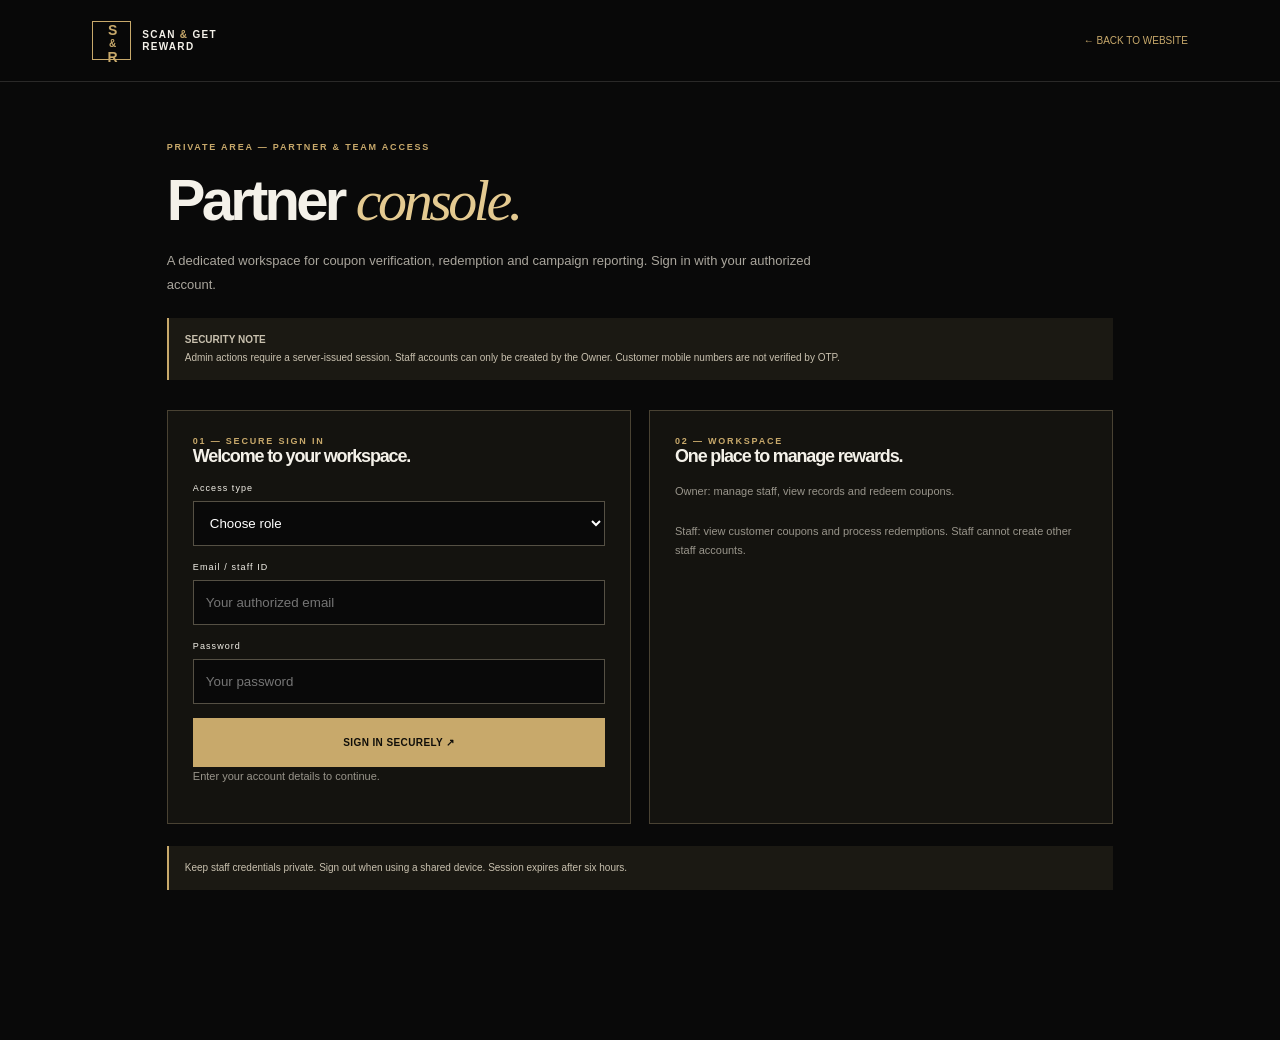
==== commit 312bd728: "Update admin.html" ====
--- a/admin.html
+++ b/admin.html
@@ -1,256 +1,227 @@
+
 <!doctype html>
 <html lang="en">
 <head>
-<meta charset="utf-8"><meta name="viewport" content="width=device-width,initial-scale=1">
+<meta charset="utf-8">
+<meta name="viewport" content="width=device-width,initial-scale=1">
 <meta name="theme-color" content="#090909">
-<meta name="robots" content="noindex">
 <title>Partner Console — SCAN & GET REWARD</title>
-<link rel="preconnect" href="https://fonts.googleapis.com"><link rel="preconnect" href="https://fonts.gstatic.com" crossorigin>
-<link href="https://fonts.googleapis.com/css2?family=DM+Sans:wght@400;500;600;700;800&family=Manrope:wght@400;500;600;700;800&display=swap" rel="stylesheet">
 <link rel="stylesheet" href="styles.css">
+
 <style>
-/* Partner console. Same black, gold and cream system as the public site. */
-.header-right{display:flex;align-items:center;gap:16px}
-.role-badge{font-size:9px;font-weight:800;letter-spacing:.14em;color:var(--gold);border:1px solid #675738;padding:7px 9px}
-.small-btn{height:40px;padding:0 16px;background:var(--gold);color:#15120b;border:0;cursor:pointer;font:800 10px var(--sans);letter-spacing:.08em;text-transform:uppercase;transition:background .2s}
-.small-btn:hover{background:var(--gold2)}
-.small-btn:disabled{opacity:.5;cursor:not-allowed}
-.small-btn.ghost{background:transparent;color:var(--white);border:1px solid #5a574f}
-.small-btn.ghost:hover{border-color:var(--gold);color:var(--gold);background:transparent}
-.small-btn.danger{background:#d9826f;color:#1b0d08}
-.small-btn.sm{height:32px;padding:0 11px;font-size:9px}
-.act{display:flex;gap:6px;flex-wrap:wrap}
-
-.login-wrap{max-width:1040px;margin:64px auto 90px;padding:0 6%;display:grid;grid-template-columns:1.05fr .95fr;gap:20px}
-.panel{border:1px solid #353229;background:#111;padding:26px;min-width:0;display:grid;gap:16px;align-content:start}
-.panel h1{font-family:var(--display);font-size:clamp(38px,5vw,56px);letter-spacing:-.06em;line-height:1.02;margin:0}
-.panel h2{font-family:var(--display);font-size:clamp(24px,3vw,32px);letter-spacing:-.04em;line-height:1.1;margin:0}
-.panel h1 em,.panel h2 em{font-family:Georgia,serif;font-weight:400;color:var(--gold2);letter-spacing:-.04em}
-.lede,.muted{color:#99958b;font-size:12px;line-height:1.8}
-.muted b{color:var(--white)}
-.field{display:grid;gap:8px;min-width:0}
-.field label{font-size:9px;letter-spacing:.14em;font-weight:800;text-transform:uppercase;color:#cfc8b8}
-.field input,.field select,.toolbar input,.toolbar select{width:100%;min-width:0;height:46px;background:#090909;border:1px solid #555044;color:#fff;padding:0 12px;font:13px var(--sans)}
-.field input:focus,.field select:focus,.toolbar input:focus,.toolbar select:focus{outline:none;border-color:var(--gold)}
-.toolbar{display:flex;gap:10px;flex-wrap:wrap;align-items:center}
-.toolbar input{flex:1 1 220px}
-.toolbar select{flex:0 1 190px}
-.status{min-height:18px;margin:0;font-size:11px;line-height:1.6;color:#c9c1af}
-.status.error{color:#e8a08f}
-.notice{border-left:2px solid var(--gold);padding:14px 16px;background:#1b1913;color:#c9c1af;font-size:11px;line-height:1.8}
-
-.app{display:grid;grid-template-columns:230px minmax(0,1fr);min-height:calc(100vh - 82px)}
-.side{border-right:1px solid var(--line);background:#0d0d0b;padding:26px 0;display:flex;flex-direction:column;gap:18px;min-width:0}
-.side-nav{display:grid;min-width:0}
-.side-nav a{display:block;padding:13px 22px;font-size:10px;font-weight:800;letter-spacing:.12em;text-transform:uppercase;color:#b9b5ab;border-left:2px solid transparent}
-.side-nav a:hover{color:var(--white);background:#14130f}
-.side-nav a[aria-current="page"]{color:var(--gold);border-left-color:var(--gold);background:#17150f}
-.side-foot{margin:auto 22px 0;font-size:9px;line-height:1.7;color:#77736a;letter-spacing:.06em}
-.content{min-width:0;padding:36px 5% 70px;display:grid;gap:22px;align-content:start}
-.page-head{display:flex;justify-content:space-between;align-items:flex-end;gap:16px;flex-wrap:wrap}
-.page-head h2{font-family:var(--display);font-size:clamp(30px,4vw,44px);letter-spacing:-.05em;line-height:1.05;margin:10px 0 6px}
-
-.stats{display:grid;grid-template-columns:repeat(auto-fit,minmax(170px,1fr));gap:14px}
-.stat{border:1px solid #353229;background:#111;padding:20px;min-width:0}
-.stat b{display:block;font-family:var(--display);font-size:38px;line-height:1;color:var(--gold);letter-spacing:-.04em}
-.stat span{display:block;margin-top:10px;font-size:9px;letter-spacing:.14em;color:#99958b;font-weight:800;text-transform:uppercase}
-
-.table-wrap{overflow-x:auto;border:1px solid #39352b}
-table{width:100%;min-width:600px;border-collapse:collapse;font-size:12px}
-th,td{text-align:left;padding:12px 14px;border-bottom:1px solid #302c23;vertical-align:middle}
-th{color:#d5b978;font-size:9px;letter-spacing:.12em;text-transform:uppercase;white-space:nowrap;background:#0e0e0c}
-td{color:#ddd;white-space:nowrap}
-tr:last-child td{border-bottom:0}
-td.code{font-family:ui-monospace,SFMono-Regular,Menlo,monospace;letter-spacing:.06em;color:#fff}
-.pill{display:inline-block;padding:6px 9px;border:1px solid #675738;font-size:9px;font-weight:800;letter-spacing:.12em;text-transform:uppercase;color:var(--gold);white-space:nowrap}
-.pill-redeemed{background:var(--gold);color:#15120b;border-color:var(--gold)}
-.pill-expired{color:#8d877a;border-color:#4a463c}
-.pill-cancelled{color:#e8a08f;border-color:#7a4a40}
-
-.toast{position:fixed;left:50%;bottom:max(22px,env(safe-area-inset-bottom,0px));z-index:30;transform:translate(-50%,160%);opacity:0;pointer-events:none;
-  max-width:calc(100% - 32px);padding:12px 18px;background:var(--gold);color:#15120b;font:800 11px/1.4 var(--sans);
-  letter-spacing:.04em;text-align:center;box-shadow:0 18px 40px -16px #000c;transition:transform .35s cubic-bezier(.2,.8,.2,1),opacity .35s}
-.toast.show{transform:translate(-50%,0);opacity:1}
-
-@media(max-width:820px){
-  .login-wrap{grid-template-columns:minmax(0,1fr)}
-  .app{grid-template-columns:minmax(0,1fr)}
-  .side{border-right:0;border-bottom:1px solid var(--line);padding:0}
-  .side-nav{display:flex;overflow-x:auto;scrollbar-width:none}
-  .side-nav::-webkit-scrollbar{display:none}
-  .side-nav a{flex:none;white-space:nowrap;border-left:0;border-bottom:2px solid transparent;padding:15px 16px}
-  .side-nav a[aria-current="page"]{border-bottom-color:var(--gold);background:transparent}
-  .side-foot{display:none}
-}
-@media(max-width:650px){
-  .header-right .admin-link,.role-badge{display:none}
-  .content{padding:26px 6% 60px}
-  .stats{grid-template-columns:1fr 1fr;gap:10px}
-  .stat{padding:16px}
-  .stat b{font-size:30px}
-  .login-wrap{margin-top:40px}
+.admin-wrap{max-width:1100px;margin:60px auto;padding:0 6% 90px}
+.admin-top{display:flex;justify-content:space-between;align-items:center;gap:15px}
+.admin-wrap h1{font-size:clamp(38px,5vw,58px);margin:18px 0}
+.admin-lede{color:#aaa69d;font-size:13px;line-height:1.8;max-width:680px}
+.admin-grid{display:grid;grid-template-columns:1fr 1fr;gap:18px;margin-top:30px}
+.admin-card{border:1px solid #494233;background:#14130f;padding:25px;min-width:0}
+.admin-card h2{font:700 18px var(--display)}
+.admin-card p,.muted{color:#99958b;font-size:11px;line-height:1.8}
+.admin-card label{display:block;font-size:9px;letter-spacing:.12em;margin:16px 0 8px}
+.admin-card input,.admin-card select{width:100%;height:45px;background:#090909;border:1px solid #555044;color:#fff;padding:0 12px}
+.admin-card button,.action-btn{margin-top:14px;border:0;cursor:pointer}
+.admin-notice{border-left:2px solid var(--gold);padding:13px 16px;background:#1b1913;color:#c9c1af;font-size:10px;line-height:1.8;margin-top:22px}
+.stat-grid{display:grid;grid-template-columns:repeat(3,1fr);gap:12px;margin-top:20px}
+.stat{padding:18px;border:1px solid #353229}
+.stat b{display:block;font:700 25px var(--display);color:var(--gold)}
+.stat span{font-size:8px;letter-spacing:.12em;color:#99958b}
+.hidden{display:none!important}
+.status{min-height:18px}
+.admin-section{margin-top:22px}
+.toolbar{display:flex;gap:10px;flex-wrap:wrap;align-items:center;margin:15px 0}
+.toolbar input{flex:1;min-width:190px;height:42px;background:#090909;border:1px solid #555044;color:#fff;padding:0 12px}
+.toolbar button,.small-btn{padding:11px 15px;background:#c9aa69;color:#15120b;font-weight:700;border:0;cursor:pointer}
+.table-wrap{overflow:auto;border:1px solid #39352b}
+table{width:100%;border-collapse:collapse;min-width:760px;font-size:11px}
+th,td{text-align:left;padding:12px;border-bottom:1px solid #302c23}
+th{color:#d5b978;letter-spacing:.1em;font-size:9px}
+td{color:#ddd}
+td button{padding:7px 10px;background:#c9aa69;border:0;cursor:pointer;font-size:10px}
+.tag{color:#d9bd82}
+.admin-back{font-size:10px;color:var(--gold)}
+@media(max-width:700px){
+.admin-grid{grid-template-columns:1fr}
+.stat-grid{grid-template-columns:repeat(3,1fr)}
+.admin-wrap{margin-top:35px;padding-left:20px;padding-right:20px}
+.admin-card{padding:20px}
 }
 </style>
 </head>
+
 <body>
+
 <header class="site-header">
-  <a class="brand" href="index.html" aria-label="Back to the SCAN and GET REWARD website"><span class="brand-mark">S<span>&</span>R</span><span class="brand-name">SCAN <i>&</i> GET<br>REWARD</span></a>
-  <div class="header-right">
-    <span class="role-badge hidden" id="roleBadge"></span>
-    <a class="admin-link" href="index.html">← Back to website</a>
-    <button class="small-btn ghost hidden" id="logout" type="button">Sign out</button>
-  </div>
+ <a class="brand" href="index.html">
+  <span class="brand-mark">S<span>&</span>R</span>
+  <span class="brand-name">SCAN <i>&</i> GET<br>REWARD</span>
+ </a>
+ <a class="admin-back" href="index.html">← BACK TO WEBSITE</a>
 </header>
 
-<!-- SIGN IN -->
-<div id="loginView" class="login-wrap">
-  <section class="panel">
-    <div class="section-index">PRIVATE AREA · PARTNER &amp; TEAM ACCESS</div>
-    <h1>Partner <em>console.</em></h1>
-    <p class="lede">Verify coupons, redeem rewards and see what your customers have used. Sign in with your authorised account.</p>
-    <div class="field">
-      <label for="role">Access type</label>
-      <select id="role">
-        <option value="">Choose access type</option>
-        <option value="owner">Owner</option>
-        <option value="staff">Staff</option>
-      </select>
+<main class="admin-wrap">
+
+ <div class="section-index">PRIVATE AREA — PARTNER & TEAM ACCESS</div>
+ <h1>Partner <em>console.</em></h1>
+
+ <p class="admin-lede">
+ A dedicated workspace for coupon verification, redemption and campaign reporting. Sign in with your authorized account.
+ </p>
+
+ <div class="admin-notice">
+  <b>SECURITY NOTE</b><br>
+  Admin actions require a server-issued session. Staff accounts can only be created by the Owner. Customer mobile numbers are not verified by OTP.
+ </div>
+
+ <section id="loginPanel" class="admin-grid">
+
+  <div class="admin-card">
+   <div class="section-index">01 — SECURE SIGN IN</div>
+   <h2>Welcome to your workspace.</h2>
+
+   <label for="role">Access type</label>
+   <select id="role">
+    <option value="">Choose role</option>
+    <option value="owner">Owner</option>
+    <option value="staff">Staff</option>
+   </select>
+
+   <label for="email">Email / staff ID</label>
+   <input id="email" type="email" autocomplete="username" placeholder="Your authorized email">
+
+   <label for="password">Password</label>
+   <input id="password" type="password" autocomplete="current-password" placeholder="Your password">
+
+   <button class="button button-gold full" id="login" type="button">
+    Sign in securely ↗
+   </button>
+
+   <p id="loginStatus" class="status" aria-live="polite">
+    Enter your account details to continue.
+   </p>
+  </div>
+
+  <div class="admin-card">
+   <div class="section-index">02 — WORKSPACE</div>
+   <h2>One place to manage rewards.</h2>
+   <p>
+    Owner: manage staff, view records and redeem coupons.
+    <br><br>
+    Staff: view customer coupons and process redemptions. Staff cannot create other staff accounts.
+   </p>
+  </div>
+
+ </section>
+
+ <section id="dashboard" class="hidden">
+
+  <div class="admin-top">
+   <div>
+    <div class="section-index">SIGNED IN WORKSPACE</div>
+    <h2 id="welcome" style="margin:8px 0">Campaign overview.</h2>
+    <p id="accountRole" class="muted"></p>
+   </div>
+   <button id="logout" class="small-btn">Sign out</button>
+  </div>
+
+  <div class="stat-grid">
+   <div class="stat">
+    <b id="totalCount">—</b>
+    <span>GENERATED</span>
+   </div>
+   <div class="stat">
+    <b id="redeemedCount">—</b>
+    <span>REDEEMED</span>
+   </div>
+   <div class="stat">
+    <b id="remainingCount">—</b>
+    <span>REMAINING</span>
+   </div>
+  </div>
+
+  <section id="validityPanel" class="admin-card admin-section hidden">
+   <div class="section-index">OWNER ONLY — COUPON SETTINGS</div>
+   <h2>Coupon validity.</h2>
+   <p>Choose how many days newly generated coupons remain valid.</p>
+
+   <label for="validityDays">COUPON VALIDITY</label>
+   <select id="validityDays">
+    <option value="1">1 Day</option>
+    <option value="3">3 Days</option>
+    <option value="7" selected>7 Days</option>
+    <option value="15">15 Days</option>
+    <option value="30">30 Days</option>
+    <option value="60">60 Days</option>
+    <option value="90">90 Days</option>
+   </select>
+
+   <button id="saveValidity" class="small-btn">Save Coupon Validity</button>
+   <p id="validityStatus" class="status" aria-live="polite"></p>
+  </section>
+
+  <section id="staffPanel" class="admin-card admin-section hidden">
+   <div class="section-index">OWNER ONLY — TEAM MANAGEMENT</div>
+   <h2>Add a staff account.</h2>
+   <p>Create a separate email and password for each staff member. Share credentials privately.</p>
+
+   <div class="admin-grid" style="margin-top:0">
+    <div>
+     <label for="staffEmail">STAFF EMAIL</label>
+     <input id="staffEmail" type="email" placeholder="staff@example.com">
     </div>
-    <div class="field">
-      <label for="email">Email or staff ID</label>
-      <input id="email" type="email" autocomplete="username" placeholder="Your authorised email">
+    <div>
+     <label for="staffPassword">TEMPORARY PASSWORD (10+ CHARACTERS)</label>
+     <input id="staffPassword" type="password" minlength="10" placeholder="Create a strong password">
     </div>
-    <div class="field">
-      <label for="password">Password</label>
-      <input id="password" type="password" autocomplete="current-password" placeholder="Your password">
-    </div>
-    <button class="button button-gold full" id="login" type="button">Sign in securely <span>↗</span></button>
-    <p id="loginStatus" class="status" aria-live="polite">Enter your account details to continue.</p>
+   </div>
+
+   <button id="addStaff" class="small-btn">Create staff account</button>
+   <p id="staffStatus" class="status" aria-live="polite"></p>
   </section>
-  <aside class="panel">
-    <div class="section-index">WHAT YOU CAN DO</div>
-    <h2>One place for <em>every reward.</em></h2>
-    <p class="muted"><b>Owner:</b> see the numbers, redeem coupons, set coupon validity and create staff accounts.<br><br><b>Staff:</b> look up customer coupons and process redemptions. Staff cannot create other staff accounts.</p>
-    <div class="notice"><b>SECURITY</b><br>Every action is checked against your server session. Customer numbers are shown masked on screen.</div>
-  </aside>
-</div>
-
-<!-- CONSOLE -->
-<div id="appView" class="app hidden">
-  <aside class="side">
-    <nav class="side-nav" aria-label="Console sections">
-      <a href="#overview" data-view="overview">Overview</a>
-      <a href="#coupons" data-view="coupons">Customer coupons</a>
-      <a href="#redemptions" data-view="redemptions">Redemptions</a>
-      <a href="#settings" data-view="settings" class="owner-only">Coupon validity</a>
-      <a href="#team" data-view="team" class="owner-only">Staff accounts</a>
-    </nav>
-    <p class="side-foot">Sessions end after six hours. Keep staff credentials private.</p>
-  </aside>
-
-  <main class="content">
-    <header class="page-head">
-      <div>
-        <div class="section-index">SIGNED IN WORKSPACE</div>
-        <h2 id="pageTitle">Overview</h2>
-        <p class="muted" id="accountLine"></p>
-      </div>
-      <button class="small-btn ghost" id="refresh" type="button">Refresh</button>
-    </header>
-
-    <section data-section="overview" class="content-block">
-      <div class="stats">
-        <div class="stat"><b id="statTotal">—</b><span>Generated</span></div>
-        <div class="stat"><b id="statRedeemed">—</b><span>Redeemed</span></div>
-        <div class="stat"><b id="statPending">—</b><span>Remaining</span></div>
-        <div class="stat"><b id="statRate">—</b><span>Redemption rate</span></div>
-      </div>
-      <div class="panel">
-        <div class="section-index">LATEST COUPONS</div>
-        <div class="table-wrap">
-          <table>
-            <thead><tr><th>Mobile</th><th>Coupon</th><th>Discount</th><th>Status</th><th>Created</th></tr></thead>
-            <tbody id="recentRows"><tr><td colspan="5" class="muted">Loading…</td></tr></tbody>
-          </table>
-        </div>
-      </div>
-    </section>
-
-    <section data-section="coupons" class="hidden content-block">
-      <div class="panel">
-        <div class="section-index">COUPON MANAGEMENT</div>
-        <div class="toolbar">
-          <input id="search" type="search" placeholder="Search mobile number or coupon code" aria-label="Search coupons">
-          <select id="statusFilter" aria-label="Filter by status"><option value="">All statuses</option></select>
-          <button class="small-btn ghost" id="export" type="button">Export CSV</button>
-        </div>
-        <div class="table-wrap">
-          <table>
-            <thead><tr><th>Mobile</th><th>Coupon</th><th>Discount</th><th>Status</th><th>Created</th><th>Action</th></tr></thead>
-            <tbody id="couponRows"><tr><td colspan="6" class="muted">Sign in to load records.</td></tr></tbody>
-          </table>
-        </div>
-        <p class="status" id="couponCount"></p>
-        <p class="status" id="recordsStatus" aria-live="polite"></p>
-      </div>
-    </section>
-
-    <section data-section="redemptions" class="hidden content-block">
-      <div class="panel">
-        <div class="section-index">REDEMPTION LOG</div>
-        <div class="table-wrap">
-          <table>
-            <thead><tr><th>Coupon</th><th>Mobile</th><th>Discount</th><th>Redeemed</th><th>Redeemed by</th></tr></thead>
-            <tbody id="redemptionRows"></tbody>
-          </table>
-        </div>
-        <p class="status" id="redemptionNote"></p>
-      </div>
-    </section>
-
-    <section data-section="settings" class="hidden content-block">
-      <div class="panel" style="max-width:560px">
-        <div class="section-index">OWNER ONLY · COUPON SETTINGS</div>
-        <h2>Coupon <em>validity.</em></h2>
-        <p class="muted">Choose how many days newly generated coupons stay valid.</p>
-        <div class="field">
-          <label for="validityDays">Coupon validity</label>
-          <select id="validityDays">
-            <option value="1">1 day</option>
-            <option value="3">3 days</option>
-            <option value="7" selected>7 days</option>
-            <option value="15">15 days</option>
-            <option value="30">30 days</option>
-            <option value="60">60 days</option>
-            <option value="90">90 days</option>
-          </select>
-        </div>
-        <button class="small-btn" id="saveValidity" type="button">Save validity</button>
-        <p class="status" id="validityStatus" aria-live="polite"></p>
-      </div>
-    </section>
-
-    <section data-section="team" class="hidden content-block">
-      <div class="panel" style="max-width:560px">
-        <div class="section-index">OWNER ONLY · TEAM</div>
-        <h2>Add a <em>staff account.</em></h2>
-        <p class="muted">Create a separate email and temporary password for each staff member, then share it privately.</p>
-        <div class="field">
-          <label for="staffEmail">Staff email</label>
-          <input id="staffEmail" type="email" autocomplete="off" placeholder="staff@example.com">
-        </div>
-        <div class="field">
-          <label for="staffPassword">Temporary password (10+ characters)</label>
-          <input id="staffPassword" type="password" minlength="10" autocomplete="new-password" placeholder="Create a strong password">
-        </div>
-        <button class="small-btn" id="addStaff" type="button">Create staff account</button>
-        <p class="status" id="staffStatus" aria-live="polite"></p>
-      </div>
-    </section>
-  </main>
-</div>
-
-<div class="toast" id="toast" role="status" aria-live="polite"></div>
+
+  <section class="admin-card admin-section">
+   <div class="section-index">COUPON MANAGEMENT</div>
+   <h2>Customer records.</h2>
+
+   <div class="toolbar">
+    <input id="search" placeholder="Search mobile number or coupon code">
+    <button id="refresh">Refresh records</button>
+    <button id="export">Export CSV</button>
+   </div>
+
+   <div class="table-wrap">
+    <table>
+     <thead>
+      <tr>
+       <th>MOBILE</th>
+       <th>COUPON</th>
+       <th>DISCOUNT</th>
+       <th>STATUS</th>
+       <th>CREATED</th>
+       <th>EXPIRES</th>
+       <th>ACTION</th>
+      </tr>
+     </thead>
+
+     <tbody id="couponRows">
+      <tr>
+       <td colspan="7">Sign in to load records.</td>
+      </tr>
+     </tbody>
+    </table>
+   </div>
+
+   <p id="recordsStatus" class="status" aria-live="polite"></p>
+  </section>
+
+ </section>
+
+ <div class="admin-notice">
+  Keep staff credentials private. Sign out when using a shared device. Session expires after six hours.
+ </div>
+
+</main>
+
 <script src="admin.js?v=3"></script>
+
 </body>
 </html>
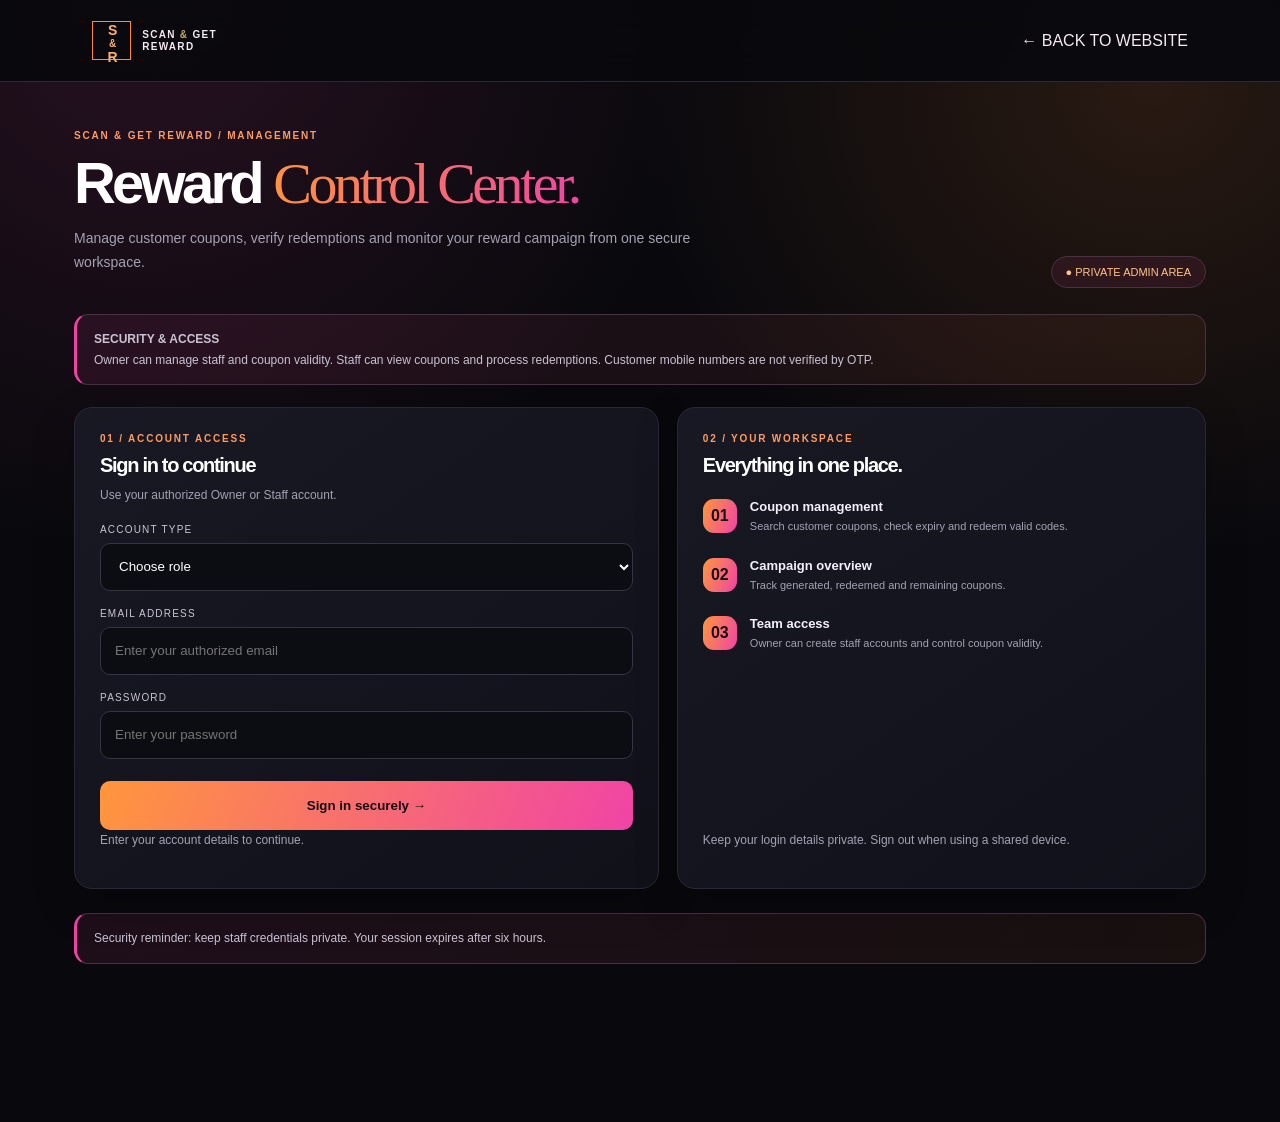
==== commit 2f6bfce3: "Update admin.html" ====
--- a/admin.html
+++ b/admin.html
@@ -4,46 +4,409 @@
 <head>
 <meta charset="utf-8">
 <meta name="viewport" content="width=device-width,initial-scale=1">
-<meta name="theme-color" content="#090909">
-<title>Partner Console — SCAN & GET REWARD</title>
+<meta name="theme-color" content="#09090d">
+<title>Reward Control Center — SCAN & GET REWARD</title>
 <link rel="stylesheet" href="styles.css">
 
 <style>
-.admin-wrap{max-width:1100px;margin:60px auto;padding:0 6% 90px}
-.admin-top{display:flex;justify-content:space-between;align-items:center;gap:15px}
-.admin-wrap h1{font-size:clamp(38px,5vw,58px);margin:18px 0}
-.admin-lede{color:#aaa69d;font-size:13px;line-height:1.8;max-width:680px}
-.admin-grid{display:grid;grid-template-columns:1fr 1fr;gap:18px;margin-top:30px}
-.admin-card{border:1px solid #494233;background:#14130f;padding:25px;min-width:0}
-.admin-card h2{font:700 18px var(--display)}
-.admin-card p,.muted{color:#99958b;font-size:11px;line-height:1.8}
-.admin-card label{display:block;font-size:9px;letter-spacing:.12em;margin:16px 0 8px}
-.admin-card input,.admin-card select{width:100%;height:45px;background:#090909;border:1px solid #555044;color:#fff;padding:0 12px}
-.admin-card button,.action-btn{margin-top:14px;border:0;cursor:pointer}
-.admin-notice{border-left:2px solid var(--gold);padding:13px 16px;background:#1b1913;color:#c9c1af;font-size:10px;line-height:1.8;margin-top:22px}
-.stat-grid{display:grid;grid-template-columns:repeat(3,1fr);gap:12px;margin-top:20px}
-.stat{padding:18px;border:1px solid #353229}
-.stat b{display:block;font:700 25px var(--display);color:var(--gold)}
-.stat span{font-size:8px;letter-spacing:.12em;color:#99958b}
-.hidden{display:none!important}
-.status{min-height:18px}
-.admin-section{margin-top:22px}
-.toolbar{display:flex;gap:10px;flex-wrap:wrap;align-items:center;margin:15px 0}
-.toolbar input{flex:1;min-width:190px;height:42px;background:#090909;border:1px solid #555044;color:#fff;padding:0 12px}
-.toolbar button,.small-btn{padding:11px 15px;background:#c9aa69;color:#15120b;font-weight:700;border:0;cursor:pointer}
-.table-wrap{overflow:auto;border:1px solid #39352b}
-table{width:100%;border-collapse:collapse;min-width:760px;font-size:11px}
-th,td{text-align:left;padding:12px;border-bottom:1px solid #302c23}
-th{color:#d5b978;letter-spacing:.1em;font-size:9px}
-td{color:#ddd}
-td button{padding:7px 10px;background:#c9aa69;border:0;cursor:pointer;font-size:10px}
-.tag{color:#d9bd82}
-.admin-back{font-size:10px;color:var(--gold)}
-@media(max-width:700px){
-.admin-grid{grid-template-columns:1fr}
-.stat-grid{grid-template-columns:repeat(3,1fr)}
-.admin-wrap{margin-top:35px;padding-left:20px;padding-right:20px}
-.admin-card{padding:20px}
+:root {
+  --adm-bg:#09090d;
+  --adm-panel:#14141d;
+  --adm-line:#292936;
+  --adm-text:#f7f4fb;
+  --adm-muted:#a4a1b2;
+  --adm-orange:#ff8a35;
+  --adm-pink:#f044a5;
+  --adm-grad:linear-gradient(110deg,#ff963d,#f044a5);
+}
+
+body {
+  background:
+    radial-gradient(ellipse at 12% 0%,rgba(240,68,165,.13),transparent 35%),
+    radial-gradient(ellipse at 90% 8%,rgba(255,138,53,.13),transparent 32%),
+    var(--adm-bg) !important;
+  color:var(--adm-text) !important;
+}
+
+.site-header {
+  background:rgba(9,9,13,.94) !important;
+  border-bottom:1px solid var(--adm-line) !important;
+  backdrop-filter:blur(16px);
+}
+
+.brand-mark {
+  border-color:var(--adm-orange) !important;
+  color:#ffb06e !important;
+}
+
+.brand-name,.admin-back {
+  color:#f6eaf2 !important;
+}
+
+.admin-wrap {
+  max-width:1180px;
+  margin:48px auto;
+  padding:0 24px 90px;
+}
+
+.admin-heading {
+  display:flex;
+  justify-content:space-between;
+  align-items:flex-end;
+  gap:20px;
+  margin:38px 0 26px;
+}
+
+.admin-kicker,.section-index {
+  color:#ff9b61 !important;
+  font-size:10px !important;
+  letter-spacing:.18em !important;
+  font-weight:800;
+}
+
+.admin-wrap h1 {
+  font-size:clamp(36px,5vw,58px);
+  line-height:1.05;
+  margin:12px 0;
+  color:#fff;
+}
+
+.admin-wrap h1 em {
+  font-style:normal;
+  background:var(--adm-grad);
+  -webkit-background-clip:text;
+  background-clip:text;
+  color:transparent;
+}
+
+.admin-lede {
+  color:var(--adm-muted);
+  font-size:14px;
+  line-height:1.7;
+  max-width:650px;
+}
+
+.admin-chip {
+  border:1px solid #493044;
+  border-radius:999px;
+  padding:9px 14px;
+  color:#ffc18e;
+  background:rgba(240,68,165,.08);
+  font-size:11px;
+  white-space:nowrap;
+}
+
+.admin-notice {
+  border:1px solid #493044;
+  border-left:3px solid var(--adm-pink);
+  border-radius:14px;
+  padding:14px 17px;
+  background:linear-gradient(100deg,rgba(240,68,165,.09),rgba(255,138,53,.06));
+  color:#c8c2d3;
+  font-size:12px;
+  line-height:1.7;
+  margin:20px 0;
+}
+
+.admin-grid {
+  display:grid;
+  grid-template-columns:1.05fr .95fr;
+  gap:18px;
+  margin-top:22px;
+}
+
+.admin-card {
+  border:1px solid var(--adm-line) !important;
+  border-radius:18px !important;
+  background:linear-gradient(145deg,rgba(25,25,37,.98),rgba(17,17,26,.98)) !important;
+  padding:25px !important;
+  box-shadow:0 16px 45px rgba(0,0,0,.2);
+  min-width:0;
+}
+
+.admin-card h2 {
+  font-size:20px !important;
+  color:#fff !important;
+  margin:10px 0 8px;
+}
+
+.admin-card p,.muted {
+  color:var(--adm-muted) !important;
+  font-size:12px !important;
+  line-height:1.8;
+}
+
+.admin-card label {
+  display:block;
+  color:#c9c4d3;
+  font-size:10px !important;
+  letter-spacing:.12em;
+  margin:17px 0 8px;
+}
+
+.admin-card input,
+.admin-card select,
+.toolbar input {
+  width:100%;
+  height:48px;
+  background:#0c0c13 !important;
+  border:1px solid #343444 !important;
+  border-radius:10px !important;
+  color:#fff !important;
+  padding:0 14px !important;
+  outline:none;
+}
+
+.admin-card input:focus,
+.admin-card select:focus,
+.toolbar input:focus {
+  border-color:#ef5a9f !important;
+  box-shadow:0 0 0 3px rgba(240,68,165,.12);
+}
+
+.admin-card button,
+.small-btn,
+.toolbar button {
+  border:0 !important;
+  border-radius:10px !important;
+  cursor:pointer;
+  padding:12px 16px;
+  background:var(--adm-grad) !important;
+  color:#180d15 !important;
+  font-weight:800 !important;
+  transition:transform .15s ease,filter .15s ease;
+}
+
+.admin-card button:hover,
+.small-btn:hover,
+.toolbar button:hover {
+  transform:translateY(-1px);
+  filter:brightness(1.08);
+}
+
+#login {
+  width:100%;
+  margin-top:22px;
+  min-height:49px;
+}
+
+.status {
+  min-height:20px;
+  color:#ffbd91 !important;
+  font-size:12px !important;
+}
+
+.login-side {
+  display:flex;
+  flex-direction:column;
+  justify-content:space-between;
+  min-height:100%;
+}
+
+.login-feature {
+  display:flex;
+  gap:13px;
+  align-items:flex-start;
+  margin:22px 0;
+}
+
+.feature-dot {
+  flex:0 0 34px;
+  width:34px;
+  height:34px;
+  border-radius:11px;
+  background:var(--adm-grad);
+  display:grid;
+  place-items:center;
+  color:#1b0e16;
+  font-weight:900;
+}
+
+.login-feature b {
+  display:block;
+  color:#f5f0fa;
+  font-size:13px;
+  margin-bottom:4px;
+}
+
+.login-feature span {
+  display:block;
+  color:var(--adm-muted);
+  font-size:11px;
+  line-height:1.6;
+}
+
+.stat-grid {
+  display:grid;
+  grid-template-columns:repeat(3,1fr);
+  gap:15px;
+  margin:24px 0;
+}
+
+.stat {
+  position:relative;
+  overflow:hidden;
+  padding:22px;
+  border:1px solid var(--adm-line);
+  border-radius:16px;
+  background:linear-gradient(145deg,#191925,#11111a);
+}
+
+.stat:after {
+  content:"";
+  position:absolute;
+  width:100px;
+  height:100px;
+  border-radius:50%;
+  right:-42px;
+  top:-48px;
+  background:rgba(240,68,165,.12);
+}
+
+.stat b {
+  display:block;
+  font-size:32px;
+  color:#fff;
+  line-height:1.2;
+  margin-bottom:8px;
+}
+
+.stat span {
+  font-size:9px;
+  letter-spacing:.15em;
+  color:#aaa5b7;
+  font-weight:800;
+}
+
+.admin-section {
+  margin-top:20px;
+}
+
+.admin-top {
+  display:flex;
+  justify-content:space-between;
+  align-items:center;
+  gap:16px;
+}
+
+.toolbar {
+  display:flex;
+  gap:10px;
+  flex-wrap:wrap;
+  align-items:center;
+  margin:18px 0;
+}
+
+.toolbar input {
+  flex:1;
+  min-width:220px;
+}
+
+.table-wrap {
+  overflow:auto;
+  border:1px solid var(--adm-line);
+  border-radius:12px;
+}
+
+table {
+  width:100%;
+  border-collapse:collapse;
+  min-width:790px;
+  font-size:12px;
+}
+
+th,td {
+  text-align:left;
+  padding:15px 13px;
+  border-bottom:1px solid #292936;
+}
+
+th {
+  color:#ffad79;
+  font-size:9px;
+  letter-spacing:.14em;
+  background:#191822;
+}
+
+td {
+  color:#e7e2ed;
+}
+
+td button {
+  padding:8px 12px !important;
+  font-size:10px;
+}
+
+.tag {
+  color:#ffb27e !important;
+  font-weight:800;
+}
+
+.hidden {
+  display:none !important;
+}
+
+#logout {
+  background:#272331 !important;
+  color:#f5d9eb !important;
+  border:1px solid #4a3548 !important;
+}
+
+#saveValidity,#addStaff {
+  margin-top:16px;
+}
+
+.admin-footer-note {
+  margin-top:24px;
+}
+
+@media(max-width:760px) {
+  .admin-wrap {
+    padding:0 16px 60px;
+    margin-top:25px;
+  }
+
+  .admin-heading {
+    display:block;
+    margin:28px 0 20px;
+  }
+
+  .admin-chip {
+    display:inline-block;
+    margin-top:14px;
+  }
+
+  .admin-grid {
+    grid-template-columns:1fr;
+  }
+
+  .stat-grid {
+    gap:8px;
+  }
+
+  .stat {
+    padding:14px 10px;
+  }
+
+  .stat b {
+    font-size:25px;
+  }
+
+  .stat span {
+    font-size:8px;
+  }
+
+  .admin-card {
+    padding:19px !important;
+  }
+
+  .admin-top {
+    align-items:flex-start;
+  }
+
+  .toolbar input {
+    min-width:100%;
+  }
 }
 </style>
 </head>
@@ -60,54 +423,80 @@
 
 <main class="admin-wrap">
 
- <div class="section-index">PRIVATE AREA — PARTNER & TEAM ACCESS</div>
- <h1>Partner <em>console.</em></h1>
-
- <p class="admin-lede">
- A dedicated workspace for coupon verification, redemption and campaign reporting. Sign in with your authorized account.
- </p>
+ <div class="admin-heading">
+  <div>
+   <div class="admin-kicker">SCAN & GET REWARD / MANAGEMENT</div>
+   <h1>Reward <em>Control Center.</em></h1>
+   <p class="admin-lede">
+    Manage customer coupons, verify redemptions and monitor your reward campaign from one secure workspace.
+   </p>
+  </div>
+  <div class="admin-chip">● PRIVATE ADMIN AREA</div>
+ </div>
 
  <div class="admin-notice">
-  <b>SECURITY NOTE</b><br>
-  Admin actions require a server-issued session. Staff accounts can only be created by the Owner. Customer mobile numbers are not verified by OTP.
+  <b>SECURITY & ACCESS</b><br>
+  Owner can manage staff and coupon validity. Staff can view coupons and process redemptions. Customer mobile numbers are not verified by OTP.
  </div>
 
  <section id="loginPanel" class="admin-grid">
 
   <div class="admin-card">
-   <div class="section-index">01 — SECURE SIGN IN</div>
-   <h2>Welcome to your workspace.</h2>
-
-   <label for="role">Access type</label>
+   <div class="section-index">01 / ACCOUNT ACCESS</div>
+   <h2>Sign in to continue</h2>
+   <p>Use your authorized Owner or Staff account.</p>
+
+   <label for="role">ACCOUNT TYPE</label>
    <select id="role">
     <option value="">Choose role</option>
     <option value="owner">Owner</option>
     <option value="staff">Staff</option>
    </select>
 
-   <label for="email">Email / staff ID</label>
-   <input id="email" type="email" autocomplete="username" placeholder="Your authorized email">
-
-   <label for="password">Password</label>
-   <input id="password" type="password" autocomplete="current-password" placeholder="Your password">
-
-   <button class="button button-gold full" id="login" type="button">
-    Sign in securely ↗
-   </button>
+   <label for="email">EMAIL ADDRESS</label>
+   <input id="email" type="email" autocomplete="username" placeholder="Enter your authorized email">
+
+   <label for="password">PASSWORD</label>
+   <input id="password" type="password" autocomplete="current-password" placeholder="Enter your password">
+
+   <button id="login" type="button">Sign in securely →</button>
 
    <p id="loginStatus" class="status" aria-live="polite">
     Enter your account details to continue.
    </p>
   </div>
 
-  <div class="admin-card">
-   <div class="section-index">02 — WORKSPACE</div>
-   <h2>One place to manage rewards.</h2>
-   <p>
-    Owner: manage staff, view records and redeem coupons.
-    <br><br>
-    Staff: view customer coupons and process redemptions. Staff cannot create other staff accounts.
-   </p>
+  <div class="admin-card login-side">
+   <div>
+    <div class="section-index">02 / YOUR WORKSPACE</div>
+    <h2>Everything in one place.</h2>
+
+    <div class="login-feature">
+     <div class="feature-dot">01</div>
+     <div>
+      <b>Coupon management</b>
+      <span>Search customer coupons, check expiry and redeem valid codes.</span>
+     </div>
+    </div>
+
+    <div class="login-feature">
+     <div class="feature-dot">02</div>
+     <div>
+      <b>Campaign overview</b>
+      <span>Track generated, redeemed and remaining coupons.</span>
+     </div>
+    </div>
+
+    <div class="login-feature">
+     <div class="feature-dot">03</div>
+     <div>
+      <b>Team access</b>
+      <span>Owner can create staff accounts and control coupon validity.</span>
+     </div>
+    </div>
+   </div>
+
+   <p>Keep your login details private. Sign out when using a shared device.</p>
   </div>
 
  </section>
@@ -116,8 +505,8 @@
 
   <div class="admin-top">
    <div>
-    <div class="section-index">SIGNED IN WORKSPACE</div>
-    <h2 id="welcome" style="margin:8px 0">Campaign overview.</h2>
+    <div class="section-index">LIVE CAMPAIGN OVERVIEW</div>
+    <h2 id="welcome" style="margin:8px 0">Your dashboard</h2>
     <p id="accountRole" class="muted"></p>
    </div>
    <button id="logout" class="small-btn">Sign out</button>
@@ -126,24 +515,24 @@
   <div class="stat-grid">
    <div class="stat">
     <b id="totalCount">—</b>
-    <span>GENERATED</span>
+    <span>TOTAL GENERATED</span>
    </div>
    <div class="stat">
     <b id="redeemedCount">—</b>
-    <span>REDEEMED</span>
+    <span>COUPONS REDEEMED</span>
    </div>
    <div class="stat">
     <b id="remainingCount">—</b>
-    <span>REMAINING</span>
+    <span>REMAINING COUPONS</span>
    </div>
   </div>
 
   <section id="validityPanel" class="admin-card admin-section hidden">
-   <div class="section-index">OWNER ONLY — COUPON SETTINGS</div>
-   <h2>Coupon validity.</h2>
+   <div class="section-index">OWNER SETTINGS</div>
+   <h2>Coupon validity</h2>
    <p>Choose how many days newly generated coupons remain valid.</p>
 
-   <label for="validityDays">COUPON VALIDITY</label>
+   <label for="validityDays">VALIDITY PERIOD</label>
    <select id="validityDays">
     <option value="1">1 Day</option>
     <option value="3">3 Days</option>
@@ -154,13 +543,13 @@
     <option value="90">90 Days</option>
    </select>
 
-   <button id="saveValidity" class="small-btn">Save Coupon Validity</button>
+   <button id="saveValidity" class="small-btn">Save validity</button>
    <p id="validityStatus" class="status" aria-live="polite"></p>
   </section>
 
   <section id="staffPanel" class="admin-card admin-section hidden">
-   <div class="section-index">OWNER ONLY — TEAM MANAGEMENT</div>
-   <h2>Add a staff account.</h2>
+   <div class="section-index">OWNER SETTINGS / TEAM</div>
+   <h2>Create staff account</h2>
    <p>Create a separate email and password for each staff member. Share credentials privately.</p>
 
    <div class="admin-grid" style="margin-top:0">
@@ -169,7 +558,7 @@
      <input id="staffEmail" type="email" placeholder="staff@example.com">
     </div>
     <div>
-     <label for="staffPassword">TEMPORARY PASSWORD (10+ CHARACTERS)</label>
+     <label for="staffPassword">PASSWORD (10+ CHARACTERS)</label>
      <input id="staffPassword" type="password" minlength="10" placeholder="Create a strong password">
     </div>
    </div>
@@ -179,12 +568,12 @@
   </section>
 
   <section class="admin-card admin-section">
-   <div class="section-index">COUPON MANAGEMENT</div>
-   <h2>Customer records.</h2>
+   <div class="section-index">COUPON DATABASE</div>
+   <h2>Customer coupon records</h2>
 
    <div class="toolbar">
     <input id="search" placeholder="Search mobile number or coupon code">
-    <button id="refresh">Refresh records</button>
+    <button id="refresh">Refresh</button>
     <button id="export">Export CSV</button>
    </div>
 
@@ -193,7 +582,7 @@
      <thead>
       <tr>
        <th>MOBILE</th>
-       <th>COUPON</th>
+       <th>COUPON CODE</th>
        <th>DISCOUNT</th>
        <th>STATUS</th>
        <th>CREATED</th>
@@ -215,13 +604,13 @@
 
  </section>
 
- <div class="admin-notice">
-  Keep staff credentials private. Sign out when using a shared device. Session expires after six hours.
+ <div class="admin-notice admin-footer-note">
+  Security reminder: keep staff credentials private. Your session expires after six hours.
  </div>
 
 </main>
 
-<script src="admin.js?v=3"></script>
+<script src="admin.js?v=4"></script>
 
 </body>
 </html>
